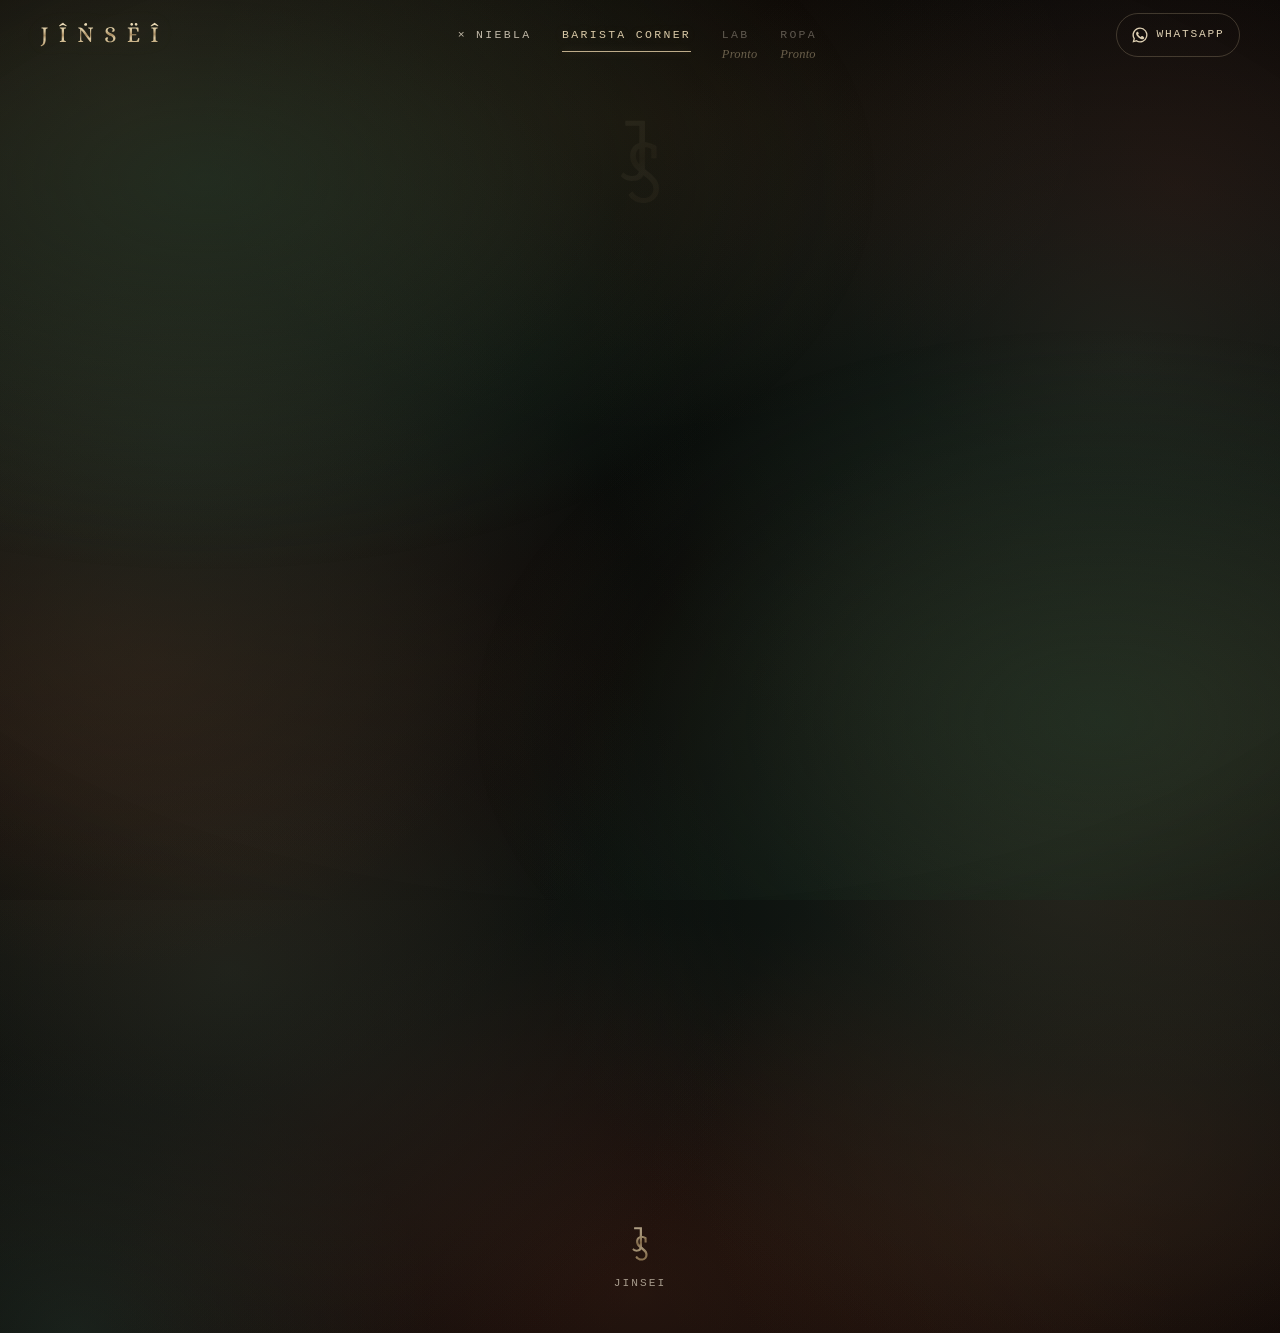
==== barista-corner/index.html @ 4c4d1a8e "La marca JINSEI lleva a la portada desde × Niebla y Barista Corner" ====
<!doctype html>
<html lang="es-CL">
<head>
  <meta charset="utf-8">
  <meta http-equiv="Content-Security-Policy" content="default-src 'self'; script-src 'self' 'sha256-qOhFsq0QMV2REqNwk5hGH5bZE9SkX6gt6yeyKdYPv+U='; style-src 'self' https://fonts.googleapis.com; font-src 'self' https://fonts.gstatic.com; img-src 'self' data:; connect-src 'self'; manifest-src 'self'; base-uri 'self'; form-action 'self' https://wa.me https://api.whatsapp.com; object-src 'none'; upgrade-insecure-requests">
  <meta name="referrer" content="strict-origin-when-cross-origin">
  <meta name="viewport" content="width=device-width, initial-scale=1, viewport-fit=cover">
  <title>Barista Corner — JINSEI</title>
  <meta name="description" content="Barista Corner de JINSEI: herramientas para tu café de cada día. Primera: Prestina.">
  <meta name="theme-color" content="#080605">
  <link rel="icon" href="../assets/jinsei-icon.svg?v=3" type="image/svg+xml">
  <link rel="icon" href="../assets/favicon-32.png?v=3" type="image/png" sizes="32x32">
  <link rel="apple-touch-icon" href="../assets/apple-touch-icon.png?v=3" sizes="180x180">
  <link rel="canonical" href="https://sergioega07-cpu.github.io/jinsei-colab/barista-corner/">

  <meta property="og:type" content="website">
  <meta property="og:locale" content="es_CL">
  <meta property="og:site_name" content="JINSEI">
  <meta property="og:title" content="Barista Corner — JINSEI">
  <meta property="og:description" content="Herramientas para tu café de cada día, elegidas por JINSEI.">
  <meta property="og:url" content="https://sergioega07-cpu.github.io/jinsei-colab/barista-corner/">
  <meta name="twitter:card" content="summary">

  <link rel="preconnect" href="https://fonts.googleapis.com">
  <link rel="preconnect" href="https://fonts.gstatic.com" crossorigin>
  <link href="https://fonts.googleapis.com/css2?family=Cinzel:wght@400;500;600;700&family=Cormorant+Garamond:ital,wght@0,400;0,500;1,400;1,500&family=Inter:wght@300;400;500;600&family=IBM+Plex+Mono:wght@400;500&display=swap" rel="stylesheet">
  <!-- Tokens y piezas comunes (fondo, tint, nav, menú, botones) desde la página raíz; lo propio en barista.css -->
  <link rel="stylesheet" href="../styles.css">
  <link rel="stylesheet" href="barista.css">
  <!-- CSP: este script en línea está permitido por su hash sha256 (si se edita, actualizar el hash en la meta CSP) -->
  <script>document.documentElement.classList.add("js")</script>
</head>
<body class="bc">
  <a class="skip" href="#productos">Saltar a los productos</a>

  <div class="atmos" aria-hidden="true"></div>
  <div class="tint" aria-hidden="true"><i></i><i></i><i></i><i></i><i></i></div>

  <header class="nav" id="nav">
    <a href="../inicio/" class="nav__brand" aria-label="JINSEI, ir a la portada">
      <img class="brand__logo" src="../assets/jinsei-wordmark-sand.svg" alt="JINSEI" width="432" height="91" decoding="async">
    </a>
    <nav class="nav__links" aria-label="Ramas JINSEI">
      <a href="../">× Niebla</a>
      <a href="./" class="is-active" aria-current="page">Barista Corner</a>
      <span class="nav__soon">Lab<small>Pronto</small></span>
      <span class="nav__soon">Ropa<small>Pronto</small></span>
    </nav>
    <div class="nav__actions">
      <a class="nav__wa js-wa"
         data-wa="Hola JINSEI, vengo desde Barista Corner."
         href="https://wa.me/56951774751"
         target="_blank" rel="noopener noreferrer"
         aria-label="Escribir por WhatsApp">
        <svg viewBox="0 0 24 24" width="18" height="18" aria-hidden="true"><path fill="currentColor" d="M12 2a10 10 0 0 0-8.6 15.1L2 22l5-1.3A10 10 0 1 0 12 2Zm0 18.2a8.2 8.2 0 0 1-4.2-1.2l-.3-.2-3 .8.8-2.9-.2-.3A8.2 8.2 0 1 1 12 20.2Zm4.5-6.1c-.2-.1-1.5-.7-1.7-.8-.2-.1-.4-.1-.6.1l-.8 1c-.1.2-.3.2-.5.1a6.7 6.7 0 0 1-3.3-2.9c-.3-.4.2-.4.7-1.3.1-.2 0-.3 0-.4l-.8-1.8c-.2-.5-.4-.4-.6-.4h-.5a1 1 0 0 0-.7.3 3 3 0 0 0-.9 2.2 5.2 5.2 0 0 0 1.1 2.8 11.9 11.9 0 0 0 4.6 4c1.7.7 2.3.8 3.2.7.5-.1 1.5-.6 1.7-1.2.2-.6.2-1.1.1-1.2l-.5-.2Z"/></svg>
        <span>WhatsApp</span>
      </a>
      <button class="nav__toggle" id="menu-toggle" type="button" aria-expanded="false" aria-controls="menu" aria-label="Abrir menú">
        <span class="nav__burger" aria-hidden="true"><i></i><i></i><i></i></span>
      </button>
    </div>
  </header>

  <div class="menu" id="menu" hidden>
    <div class="menu__backdrop" data-close-menu></div>
    <nav class="menu__panel" aria-label="Menú principal">
      <p class="menu__kicker">JINSEI</p>
      <ol class="menu__list">
        <li><a href="../"><span class="menu__n">I</span><span class="menu__t">× Niebla</span></a></li>
        <li><a href="./" class="is-active" aria-current="page"><span class="menu__n">II</span><span class="menu__t">Barista Corner</span></a></li>
        <li class="menu__soon"><span class="menu__item"><span class="menu__n">III</span><span class="menu__t">Lab<span class="menu__sub">Pronto</span></span></span></li>
        <li class="menu__soon"><span class="menu__item"><span class="menu__n">IV</span><span class="menu__t">Ropa<span class="menu__sub">Pronto</span></span></span></li>
      </ol>
    </nav>
  </div>

  <main>
    <section class="bc-hero">
      <img class="bc-hero__mark bc-fade" src="../assets/jinsei-js-sand.svg" alt="" width="103" height="215" decoding="async">
      <h1 class="bc-hero__title bc-fade">Barista Corner</h1>
      <p class="bc-hero__sub bc-fade">Herramientas para tu café de cada día, elegidas por JINSEI.</p>
    </section>

    <section id="productos" class="bc-shop" aria-label="Productos">
      <div class="bc-wrap">
        <!-- Se llena desde PRODUCTS en barista.js (agregar un producto = agregar una entrada) -->
        <ul class="bc-grid bc-fade" id="bc-grid"></ul>
        <noscript>
          <p class="bc-noscript"><a href="https://sergioega07-cpu.github.io/prestina/">Ver Prestina →</a></p>
        </noscript>
        <p class="bc-more bc-fade">Más herramientas, pronto.</p>
      </div>
    </section>
  </main>

  <footer class="footer bc-footer">
    <img class="bc-footer__mark" src="../assets/jinsei-js-sand.svg" alt="" width="103" height="215" loading="lazy" decoding="async">
    <p>JINSEI</p>
  </footer>

  <script src="barista.js" defer></script>
</body>
</html>
---- styles.css ----
/* ==========================================================================
   JINSEI × Niebla — estilos (vanilla, sin build)
   Estética Niebla; branding JINSEI colab (cooperación).
   ========================================================================== */
:root {
  /* Paleta JINSEI (ropa, tonos tierra lavados): espresso/moca, arena (acento), denim lavado (secundario), marfil */
  --charcoal: #080605;          /* fondo casi negro (como Niebla) */
  --espresso: #241c16;
  --mocha-deep: #2e241c;
  --mocha: #5f4c3c;             /* polera moca */
  --mocha-bg: #6c5947;
  --sand: #beac8a;              /* polera arena: acento principal */
  --sand-hi: #d8c8a6;
  --sand-deep: #a08d6a;
  --sand-grad: linear-gradient(180deg, #d9c9a6 0%, #c4b28e 55%, #b3a07b 100%);
  --denim: #4b5470;             /* polera denim lavado: secundario */
  --denim-deep: #3b4252;
  --ivory: #efe6d2;
  --parchment: #ddcfb2;
  --gold: var(--sand);          /* acento principal: arena */

  --ink: #efe6d2;
  --ink-soft: rgba(239, 230, 210, .78);
  --ink-faint: rgba(239, 230, 210, .64);
  --line: rgba(190, 172, 138, .16);

  --f-title: "Cinzel", "Times New Roman", serif;
  --f-accent: "Cormorant Garamond", Georgia, serif;
  --f-body: "Inter", system-ui, -apple-system, "Segoe UI", sans-serif;
  --f-mono: "IBM Plex Mono", ui-monospace, "SFMono-Regular", Menlo, monospace;

  --radius: 18px;
  --glow: 0 0 0 1px rgba(216, 199, 161, .1), 0 30px 60px -30px rgba(0, 0, 0, .9), 0 10px 50px -18px rgba(167, 90, 43, .28);
  --glow-hover: 0 0 0 1px rgba(190, 172, 138, .3), 0 34px 70px -30px rgba(0, 0, 0, .9), 0 14px 70px -14px rgba(167, 90, 43, .45);
  --ease: cubic-bezier(.22, .8, .24, 1);
}

*, *::before, *::after { box-sizing: border-box; }
[hidden] { display: none !important; }
html { overflow-x: hidden; scroll-behavior: smooth; -webkit-text-size-adjust: 100%; scroll-padding-top: 72px; }
@media (prefers-reduced-motion: reduce) { html { scroll-behavior: auto; } }
body {
  margin: 0;
  min-height: 100vh;
  background: var(--charcoal);
  color: var(--ink);
  font: 400 16px/1.65 var(--f-body);
  -webkit-font-smoothing: antialiased;
  text-rendering: optimizeLegibility;
  overflow-x: clip;
  position: relative;
}
img, svg { display: block; max-width: 100%; }
a { color: inherit; }
button, input, select { font: inherit; color: inherit; }
::selection { background: rgba(190, 172, 138, .4); color: #fff; }

.skip { position: absolute; left: -9999px; top: 8px; z-index: 100; background: var(--parchment); color: var(--charcoal); padding: .5rem 1rem; border-radius: 8px; }
.skip:focus { left: 8px; }
:focus-visible { outline: 2px solid var(--gold); outline-offset: 3px; border-radius: 6px; }
.sr-only { position: absolute !important; width: 1px; height: 1px; padding: 0; margin: -1px; overflow: hidden; clip: rect(0 0 0 0); white-space: nowrap; border: 0; }

/* ---------- Atmósfera ---------- */
/* ---------- Fondo estilo Niebla ----------
   Capa 1 (.atmos): un solo gradiente largo para toda la página (las secciones son transparentes); al bajar,
   las manchas fluyen bosque ↔ espresso sobre una base casi negra, con una luz cálida tenue en la portada.
   Capa 2 (.tint): 5 velos fijos del tamaño de la pantalla, uno por tono (bosque → espresso → vino → denim →
   petróleo), que se funden por OPACIDAD en un ciclo de 16 s (≈3 s por tono). Solo cambia opacity
   (lo hace el compositor, sin repintar). Sin textura ni ruido. */
.atmos {
  position: absolute; inset: 0; z-index: -3; pointer-events: none;
  --atmos-a: rgba(29, 39, 32, .8);   /* bosque */
  --atmos-b: rgba(74, 40, 27, .42);  /* espresso */
  background:
    radial-gradient(ellipse max(50vw, 380px) 50vh at 50% 9%, rgba(224, 150, 70, .07), transparent 70%),
    radial-gradient(ellipse max(55vw, 420px) 70vh at 10% 8%, var(--atmos-b), transparent 70%),
    radial-gradient(ellipse max(40vw, 320px) 50vh at 92% 14%, rgba(120, 30, 24, .13), transparent 70%),
    radial-gradient(ellipse max(60vw, 460px) 75vh at 88% 27%, var(--atmos-a), transparent 70%),
    radial-gradient(ellipse max(58vw, 440px) 70vh at 14% 33%, var(--atmos-a), transparent 70%),
    radial-gradient(ellipse max(45vw, 360px) 55vh at 8% 47%, rgba(167, 90, 43, .09), transparent 70%),
    radial-gradient(ellipse max(55vw, 420px) 70vh at 12% 50%, var(--atmos-b), transparent 70%),
    radial-gradient(ellipse max(48vw, 380px) 60vh at 92% 53%, var(--atmos-b), transparent 70%),
    radial-gradient(ellipse max(60vw, 460px) 75vh at 84% 67%, var(--atmos-a), transparent 70%),
    radial-gradient(ellipse max(58vw, 440px) 70vh at 18% 73%, var(--atmos-a), transparent 70%),
    radial-gradient(ellipse max(44vw, 340px) 55vh at 26% 82%, rgba(120, 30, 24, .12), transparent 70%),
    radial-gradient(ellipse max(48vw, 380px) 60vh at 88% 86%, var(--atmos-b), transparent 70%),
    radial-gradient(ellipse max(40vw, 320px) 50vh at 78% 90%, rgba(167, 90, 43, .08), transparent 70%),
    radial-gradient(ellipse max(60vw, 460px) 60vh at 50% 97%, var(--atmos-b), transparent 70%),
    radial-gradient(ellipse max(40vw, 320px) 45vh at 6% 100%, var(--atmos-a), transparent 70%),
    linear-gradient(180deg,
      #080605 0%, #0C0806 9%, #0B0807 17%, #070A08 27%, #080A08 34%, #0A0706 42%, #0C0806 50%,
      #0A0706 58%, #070A08 67%, #080A08 74%, #0B0807 84%, #0C0806 92%, #080605 100%);
}
.tint { position: fixed; inset: 0; z-index: -3; pointer-events: none; overflow: hidden; -webkit-transform: translateZ(0); transform: translateZ(0); }
.tint i {
  position: absolute; inset: 0; opacity: 0;
  -webkit-transform: translateZ(0); transform: translateZ(0); -webkit-backface-visibility: hidden; backface-visibility: hidden;
  background:
    radial-gradient(ellipse 75% 62% at 16% 20%, var(--c), transparent 70%),
    radial-gradient(ellipse 70% 62% at 86% 80%, var(--c), transparent 70%);
  -webkit-transition: opacity 1.6s linear; transition: opacity 1.6s linear;
}
/* Paleta sobria y oscura (cada velo sobre casi negro queda < 60/255 por canal) */
.tint i:nth-child(1) { --c: rgba(34, 56, 40, .62); }  /* bosque */
.tint i:nth-child(2) { --c: rgba(86, 48, 30, .52); }  /* espresso */
.tint i:nth-child(3) { --c: rgba(84, 26, 40, .5); }   /* vino */
.tint i:nth-child(4) { --c: rgba(34, 50, 84, .58); }  /* denim */
.tint i:nth-child(5) { --c: rgba(20, 60, 62, .58); }  /* petróleo */
/* Motor principal (app.js): cada 3,2 s pasa la clase .on al velo siguiente y la transición de 1,6 s funde
   los dos tonos. Corre SIEMPRE, también con «reducir movimiento» o modo de bajo consumo: es solo un fundido
   de color, sin desplazamiento. Sin JS, el mismo ciclo lo hace este respaldo con @keyframes. */
.tint i.on { opacity: 1; }
.tint:not(.tint--js) i { -webkit-animation: tint 16s linear infinite; animation: tint 16s linear infinite; }
.tint:not(.tint--js) i:nth-child(2) { -webkit-animation-delay: -12.8s; animation-delay: -12.8s; }
.tint:not(.tint--js) i:nth-child(3) { -webkit-animation-delay: -9.6s; animation-delay: -9.6s; }
.tint:not(.tint--js) i:nth-child(4) { -webkit-animation-delay: -6.4s; animation-delay: -6.4s; }
.tint:not(.tint--js) i:nth-child(5) { -webkit-animation-delay: -3.2s; animation-delay: -3.2s; }
@-webkit-keyframes tint { 0%, 10% { opacity: 1; } 20%, 90% { opacity: 0; } 100% { opacity: 1; } }
@keyframes tint { 0%, 10% { opacity: 1; } 20%, 90% { opacity: 0; } 100% { opacity: 1; } }
/* Viñeta sutil fija */
body::before {
  content: ""; position: fixed; inset: 0; z-index: -2; pointer-events: none;
  background: radial-gradient(ellipse 120% 100% at 50% 45%, transparent 55%, rgba(0, 0, 0, .42) 100%);
}

.section { position: relative; padding: clamp(3rem, 6vw, 4.5rem) 0; }
.section + .section > .wrap::before {
  grid-column: 1 / -1; width: 100%;
  content: "✦"; display: block; text-align: center; color: rgba(204, 187, 152, .216);
  font-size: .8rem; letter-spacing: 0; margin: 0 auto clamp(2.5rem, 6vw, 4rem);
  background: linear-gradient(90deg, transparent, rgba(190, 172, 138, .242) 35%, transparent 47%, transparent 53%, rgba(190, 172, 138, .242) 65%, transparent) center / 100% 1px no-repeat;
  max-width: 420px;
}
.wrap { width: min(1160px, 100% - 2.5rem); margin-inline: auto; }

/* ---------- Tipografía ---------- */
h1, h2, h3 { font-family: var(--f-title); font-weight: 500; letter-spacing: .04em; line-height: 1.15; margin: 0; color: var(--ivory); }
h1, h2 { background: linear-gradient(180deg, #f3ebda 10%, #dccba6 100%); -webkit-background-clip: text; background-clip: text; -webkit-text-fill-color: transparent; }
h2 { font-size: clamp(1.9rem, 4.6vw, 3.1rem); text-wrap: balance; }
h3 { font-size: 1.12rem; letter-spacing: .06em; }
em { font-family: var(--f-accent); font-style: italic; font-weight: 400; letter-spacing: .01em; }
.kicker {
  font: 500 .72rem/1.4 var(--f-mono); letter-spacing: .28em; text-transform: uppercase;
  color: var(--sand-hi); opacity: .9; margin: 0 0 1rem;
}
.section__head { margin-bottom: clamp(2rem, 5vw, 3.5rem); }
.section__head--center { text-align: center; max-width: 720px; margin-inline: auto; }
.section__sub { color: var(--ink-soft); font-family: var(--f-accent); font-size: clamp(1.15rem, 2.4vw, 1.35rem); font-style: italic; margin: 1rem 0 0; }
.section__note { margin: .9rem auto 0; max-width: 52ch; font-size: .92rem; color: var(--ink-faint); }
.lead { font-family: var(--f-accent); font-size: clamp(1.35rem, 3vw, 1.7rem); line-height: 1.4; color: var(--ink); margin-top: 0; }

/* ---------- Botones ---------- */
.btn {
  display: inline-flex; align-items: center; justify-content: center; gap: .6rem;
  min-height: 48px; padding: .8rem 1.6rem; border-radius: 999px;
  font: 500 .78rem/1.3 var(--f-mono); letter-spacing: .16em; text-transform: uppercase; text-decoration: none; text-align: center;
  border: 1px solid transparent; cursor: pointer;
  transition: transform .4s var(--ease), box-shadow .4s var(--ease), background-color .4s, border-color .4s, color .4s;
}
.btn--primary {
  background: var(--sand-grad);
  color: #2a1f16; font-weight: 600; border-color: rgba(239, 230, 210, .35);
  box-shadow: 0 10px 30px -14px rgba(190, 172, 138, .35), inset 0 1px 0 rgba(255, 248, 230, .45);
}
.btn--primary:hover { background: linear-gradient(180deg, #e3d4b3 0%, #ccbb98 55%, #bba886 100%); transform: translateY(-2px); box-shadow: 0 14px 40px -14px rgba(190, 172, 138, .45), inset 0 1px 0 rgba(255, 248, 230, .5); }
.btn--ghost { border-color: rgba(190, 172, 138, .385); color: var(--parchment); background: rgba(31, 24, 18, .25); backdrop-filter: blur(4px); }
.btn--ghost:hover { border-color: var(--gold); color: var(--ivory); transform: translateY(-2px); }
.btn--block { width: 100%; }
.btn[disabled], .btn[aria-disabled="true"] { opacity: .45; cursor: not-allowed; transform: none; box-shadow: none; }

/* ---------- Nav ---------- */
.nav {
  position: fixed; top: 0; left: 0; right: 0; z-index: 40;
  display: flex; align-items: center; justify-content: space-between; gap: 1rem;
  padding: .8rem clamp(1rem, 4vw, 2.5rem);
  padding-top: max(.8rem, env(safe-area-inset-top));
  transition: background-color .5s, backdrop-filter .5s, box-shadow .5s;
}
.nav.is-scrolled { background: rgba(8, 6, 5, .55); backdrop-filter: blur(14px) saturate(1.2); -webkit-backdrop-filter: blur(14px) saturate(1.2); box-shadow: 0 1px 0 var(--line); }
.nav__links { display: none; gap: clamp(1rem, 2.4vw, 2.2rem); align-items: center; }
.nav__links a { position: relative; padding: .35rem 0; font: 400 .72rem/1 var(--f-mono); letter-spacing: .2em; text-transform: uppercase; text-decoration: none; color: var(--ink-soft); transition: color .3s; white-space: nowrap; }
.nav__links a:hover { color: var(--gold); }
.nav__links a::after { content: ""; position: absolute; left: 50%; right: 50%; bottom: -.35rem; height: 1px; background: var(--gold); box-shadow: 0 0 8px rgba(204, 187, 152, .24); opacity: 0; transition: left .45s var(--ease), right .45s var(--ease), opacity .45s; }
.nav__links a.is-active { color: var(--sand-hi); text-shadow: 0 0 12px rgba(204, 187, 152, .144); }
.nav__links a.is-active::after { left: 0; right: 0; opacity: 1; }
.nav__wa { display: inline-flex; align-items: center; gap: .45rem; text-decoration: none; color: var(--parchment); font: 500 .7rem/1 var(--f-mono); letter-spacing: .16em; text-transform: uppercase; padding: .6rem .9rem; border: 1px solid rgba(190, 172, 138, .275); border-radius: 999px; transition: border-color .3s, color .3s; min-height: 44px; min-width: 44px; justify-content: center; }
.nav__wa:hover { border-color: var(--gold); color: #fff; }
.nav__wa span { display: none; }
.nav__actions { display: flex; align-items: center; gap: .55rem; }
.nav__toggle { display: inline-grid; place-items: center; width: 44px; height: 44px; padding: 0; border-radius: 50%; border: 1px solid rgba(190, 172, 138, .275); background: rgba(31, 24, 18, .35); cursor: pointer; transition: border-color .3s, box-shadow .3s; }
.nav__toggle:hover, .nav__toggle[aria-expanded="true"] { border-color: var(--gold); box-shadow: 0 0 18px rgba(204, 187, 152, .12); }
.nav__burger { position: relative; width: 18px; height: 12px; }
.nav__burger i { position: absolute; left: 0; right: 0; height: 1.5px; border-radius: 2px; background: var(--parchment); transition: transform .4s var(--ease), opacity .3s, top .4s var(--ease); }
.nav__burger i:nth-child(1) { top: 0; }
.nav__burger i:nth-child(2) { top: 5.25px; }
.nav__burger i:nth-child(3) { top: 10.5px; }
.nav__toggle[aria-expanded="true"] .nav__burger i:nth-child(1) { top: 5.25px; transform: rotate(45deg); }
.nav__toggle[aria-expanded="true"] .nav__burger i:nth-child(2) { opacity: 0; }
.nav__toggle[aria-expanded="true"] .nav__burger i:nth-child(3) { top: 5.25px; transform: rotate(-45deg); }
@media (min-width: 900px) { .nav__links { display: flex; } .nav__wa span { display: inline; } .nav__toggle, .menu { display: none !important; } }

/* Menú móvil */
body.menu-open { overflow: hidden; }
body.menu-open .nav { background: rgba(8, 6, 5, .92); backdrop-filter: blur(14px); -webkit-backdrop-filter: blur(14px); box-shadow: 0 1px 0 var(--line); }
body.menu-open .cart-fab { opacity: 0; pointer-events: none; }
.menu { position: fixed; inset: 0; z-index: 38; }
.menu__backdrop { position: absolute; inset: 0; background: rgba(4, 3, 3, .62); backdrop-filter: blur(4px); -webkit-backdrop-filter: blur(4px); opacity: 0; transition: opacity .45s var(--ease); }
.menu__panel {
  position: absolute; top: 0; right: 0; bottom: 0; width: min(380px, 86vw); overflow-y: auto; overscroll-behavior: contain;
  display: flex; flex-direction: column;
  padding: calc(5.4rem + env(safe-area-inset-top)) 1.8rem calc(2rem + env(safe-area-inset-bottom));
  background:
    radial-gradient(90% 45% at 100% 0%, rgba(167, 90, 43, .16), transparent 70%),
    radial-gradient(80% 40% at 0% 100%, rgba(29, 39, 32, .5), transparent 70%),
    linear-gradient(180deg, #0c0907, #080605 60%, #090807);
  border-left: 1px solid var(--line);
  box-shadow: -30px 0 80px -20px rgba(0, 0, 0, .9), -10px 0 60px -30px rgba(204, 187, 152, .09);
  transform: translateX(104%); transition: transform .55s var(--ease);
}
.menu.is-open .menu__backdrop { opacity: 1; }
.menu.is-open .menu__panel { transform: none; }
.menu__kicker { font: 500 .64rem/1.2 var(--f-mono); letter-spacing: .24em; text-transform: uppercase; color: var(--sand); opacity: .9; margin: 0 0 1.2rem; }
.menu__list { list-style: none; margin: 0; padding: 0; }
.menu__list li { border-bottom: 1px solid var(--line); opacity: 0; transform: translateX(14px); transition: opacity .5s var(--ease), transform .5s var(--ease); }
.menu__list li:first-child { border-top: 1px solid var(--line); }
.menu.is-open .menu__list li { opacity: 1; transform: none; }
.menu.is-open .menu__list li:nth-child(2) { transition-delay: .05s; }
.menu.is-open .menu__list li:nth-child(3) { transition-delay: .1s; }
.menu.is-open .menu__list li:nth-child(4) { transition-delay: .15s; }
.menu.is-open .menu__list li:nth-child(5) { transition-delay: .2s; }
.menu__list a { display: flex; align-items: baseline; gap: 1.1rem; padding: 1.05rem .3rem 1.05rem .3rem; padding-right: 1.6rem; text-decoration: none; color: var(--ink); transition: color .3s, text-shadow .3s; position: relative; }
.menu__n { flex: none; width: 2.2rem; font: italic 500 1.25rem/1 var(--f-accent); color: var(--gold); opacity: .7; }
.menu__n--glyph { font-style: normal; font-size: 1rem; }
.menu__t { font: 500 1.45rem/1.1 var(--f-title); letter-spacing: .08em; }
.menu__sub { display: block; margin-top: .35rem; font: italic 500 1.02rem/1.1 var(--f-accent); letter-spacing: .02em; text-transform: none; color: var(--ink-soft); }
.menu__list a:hover, .menu__list a:focus-visible { color: #fff; }
.menu__list a.is-active { color: var(--gold); text-shadow: 0 0 22px rgba(204, 187, 152, .216); }
.menu__list a.is-active .menu__n { opacity: 1; }
.menu__list a.is-active .menu__sub { color: rgba(204, 187, 152, .384); }
.menu__list a.is-active::after { content: ""; position: absolute; right: .4rem; top: 50%; width: 6px; height: 6px; margin-top: -3px; border-radius: 50%; background: var(--gold); box-shadow: 0 0 10px var(--gold); }
.menu__foot { margin: auto 0 0; padding-top: 2rem; font: 400 .66rem/1.9 var(--f-mono); letter-spacing: .16em; text-transform: uppercase; color: var(--ink-faint); }
.menu__foot a { color: var(--parchment); text-decoration: none; border-bottom: 1px solid rgba(190, 172, 138, .33); }
@media (prefers-reduced-motion: reduce) {
  .menu__panel, .menu__backdrop, .menu__list li, .nav__burger i, .nav__links a::after { transition: none !important; }
  .menu__list li { transform: none; }
}

/* ---------- Portada ---------- */
.hero {
  position: relative; min-height: 100svh; display: grid; place-items: center;
  padding: 7rem 1.25rem 6rem; text-align: center; isolation: isolate; overflow-x: clip;
}
.hero__inner { max-width: 880px; }
.hero__title { font-size: clamp(2.9rem, 11vw, 6.4rem); font-weight: 500; letter-spacing: .14em; text-transform: uppercase; line-height: 1; }
.hero__title em { display: block; margin-top: .9rem; font-size: clamp(1.5rem, 4.4vw, 2.5rem); letter-spacing: .04em; text-transform: none; color: var(--parchment); }
.hero__dash { position: absolute; width: 1px; height: 1px; overflow: hidden; clip: rect(0 0 0 0); }
.hero__tagline { text-wrap: balance; margin: 1.8rem auto 0; max-width: 40ch; font-family: var(--f-accent); font-style: italic; font-size: clamp(1.15rem, 2.6vw, 1.4rem); line-height: 1.45; color: var(--ink-soft); }
.hero__tagline span { display: block; margin-top: .5rem; font-family: var(--f-body); font-style: normal; font-size: .82em; color: var(--ink-faint); }
.hero__cta { display: flex; flex-wrap: wrap; gap: .8rem; justify-content: center; margin-top: 2.4rem; }

/* ---------- Tarjetas ---------- */
.card {
  position: relative; border-radius: var(--radius);
  background: linear-gradient(180deg, rgba(30, 21, 16, .82), rgba(17, 12, 10, .86));
  box-shadow: var(--glow);
  backdrop-filter: blur(6px); -webkit-backdrop-filter: blur(6px);
  transition: box-shadow .6s var(--ease), transform .6s var(--ease);
}
.card:hover { box-shadow: var(--glow-hover); }

/* ---------- Emblemas ---------- */
.emblem { display: block; height: auto; opacity: .88; filter: drop-shadow(0 0 22px rgba(204, 187, 152, .106)); margin-bottom: 1.2rem; }
.emblem--hat { width: clamp(84px, 11vw, 120px); }
.emblem--book { width: clamp(64px, 8vw, 88px); margin-inline: auto; opacity: .85; }
.pillar__n { display: block; font: italic 500 1.4rem/1 var(--f-accent); color: var(--gold); margin-bottom: .6rem; opacity: .8; }

/* ---------- Omniroast ---------- */
.learn__tag { font: 500 .64rem/1.2 var(--f-mono) !important; letter-spacing: .2em; text-transform: uppercase; color: var(--sand) !important; margin: 0 0 .6rem !important; opacity: .95; }
.roast-intro { display: grid; gap: 1.4rem 3rem; padding: clamp(1.4rem, 3.5vw, 2.2rem); margin: 0 auto; max-width: 1040px; }
.roast-intro h3 { font-size: clamp(1.25rem, 3vw, 1.6rem); margin-bottom: .8rem; }
.roast-intro p { color: var(--ink-soft); margin: 0 0 .7rem; }
.roast-intro strong { color: var(--parchment); font-weight: 500; }
.roast-intro__side { padding-top: 1.2rem; border-top: 1px solid var(--line); }
.omni__uses { display: flex; flex-wrap: wrap; gap: .5rem; list-style: none; padding: 0; margin: 1.1rem 0 0; }
.omni__uses li { font: italic 500 1.05rem/1 var(--f-accent); padding: .4rem .9rem; border-radius: 999px; color: #dde2ee; border: 1px solid rgba(110, 122, 158, .55); background: rgba(75, 84, 112, .42); }
@media (min-width: 900px) {
  .roast-intro { grid-template-columns: 1.6fr 1fr; align-items: start; }
  .roast-intro__side { padding-top: 0; border-top: 0; border-left: 1px solid var(--line); padding-left: 2rem; }
}

/* ---------- Productos ---------- */
.products { display: grid; gap: 1.6rem; grid-template-columns: repeat(auto-fill, minmax(min(100%, 320px), 1fr)); }
.product { display: flex; flex-direction: column; overflow: hidden; }
.product__media { position: relative; aspect-ratio: 4 / 3; overflow: hidden; background: radial-gradient(70% 70% at 50% 58%, rgba(167, 90, 43, .34), rgba(20, 14, 11, 0) 70%), linear-gradient(180deg, rgba(0,0,0,.25), rgba(0,0,0,0)); }
.product__media img { width: 100%; height: 100%; object-fit: cover; }
.product__media--label { aspect-ratio: 5 / 6; padding: 3.2rem 1.4rem 1.2rem; background: radial-gradient(60% 55% at 50% 52%, rgba(167, 90, 43, .22), rgba(8, 6, 5, 0) 72%), #080605; }
.product__media--label img { object-fit: contain; mix-blend-mode: lighten; transition: transform .8s cubic-bezier(.2, .7, .2, 1); }
.product:hover .product__media--label img { transform: scale(1.025); }
.product__badges { position: absolute; top: .9rem; left: .9rem; right: .9rem; display: flex; flex-wrap: wrap; gap: .4rem; justify-content: space-between; }
.badge { font: 500 .62rem/1 var(--f-mono); letter-spacing: .14em; text-transform: uppercase; padding: .45rem .65rem; border-radius: 999px; background: rgba(8, 6, 5, .6); border: 1px solid rgba(190, 172, 138, .22); color: var(--parchment); backdrop-filter: blur(6px); }
.badge--ok { color: #dde2ee; border-color: rgba(110, 122, 158, .55); background: rgba(59, 66, 82, .78); }
.product__body { padding: 1.4rem 1.4rem 1.5rem; display: flex; flex-direction: column; gap: .9rem; flex: 1; }
.product__origin { font: 400 .68rem/1.4 var(--f-mono); letter-spacing: .2em; text-transform: uppercase; color: var(--sand); opacity: .95; margin: 0; }
.product__name { font-size: 1.4rem; letter-spacing: .05em; }
.product__meta { display: flex; flex-wrap: wrap; gap: .4rem 1rem; margin: 0; font-size: .85rem; color: var(--ink-soft); }
.product__meta dt { display: inline; color: var(--ink-faint); font: 400 .66rem/1 var(--f-mono); letter-spacing: .14em; text-transform: uppercase; margin-right: .35rem; }
.product__meta dd { display: inline; margin: 0; }
.notes { display: flex; flex-wrap: wrap; gap: .4rem; list-style: none; padding: 0; margin: 0; }
.notes li { font-family: var(--f-accent); font-style: italic; font-size: 1.02rem; padding: .15rem .7rem; border-radius: 999px; background: rgba(190, 172, 138, .08); border: 1px solid rgba(190, 172, 138, .3); color: var(--sand-hi); }
.product__desc { margin: 0; color: var(--ink-soft); font-size: .92rem; }
.product__buy { display: flex; align-items: center; justify-content: space-between; gap: 1rem; margin-top: auto; padding-top: 1rem; border-top: 1px solid var(--line); flex-wrap: wrap; }
.price { font: 500 1.55rem/1 var(--f-title); letter-spacing: .02em; color: var(--sand-hi); margin: 0; }
.price small { display: block; font: 400 .62rem/1.4 var(--f-mono); letter-spacing: .14em; color: var(--ink-faint); text-transform: uppercase; margin-top: .3rem; }
.product__buy .btn { padding-inline: 1.2rem; }
.shop__note { text-align: center; margin: 2.5rem auto 0; max-width: 52ch; font-size: .88rem; color: var(--ink-faint); }



.footer { text-align: center; padding: 3rem 1rem calc(8rem + env(safe-area-inset-bottom)); color: var(--ink-faint); font: 400 .7rem/1.8 var(--f-mono); letter-spacing: .18em; text-transform: uppercase; }
.footer p { margin: 0; text-wrap: balance; }
.footer__small { opacity: .6; font-size: .6rem; }

/* ---------- Reveal ---------- */
.js .reveal { opacity: 0; transform: translateY(26px); transition: opacity 1.1s var(--ease), transform 1.1s var(--ease); transition-delay: var(--d, 0s); }
.js .reveal.is-in { opacity: 1; transform: none; }
@media (prefers-reduced-motion: reduce) {
  .js .reveal { transform: none; transition: opacity .01s; }
}

/* ---------- Pedido / carrito (solo WhatsApp, sin pago) ---------- */
.cart-fab {
  position: fixed; right: max(1rem, env(safe-area-inset-right)); bottom: max(1rem, env(safe-area-inset-bottom)); z-index: 50;
  width: 58px; height: 58px; border-radius: 50%; display: grid; place-items: center; cursor: pointer;
  border: 1px solid rgba(190, 172, 138, .308); color: var(--parchment);
  background: radial-gradient(circle at 50% 35%, rgba(74, 59, 46, .95), rgba(34, 26, 20, .95));
  box-shadow: 0 0 0 4px rgba(31, 24, 18, .35), 0 12px 40px -8px rgba(0, 0, 0, .8), 0 0 40px -10px rgba(204, 187, 152, .18);
  transition: transform .4s var(--ease), box-shadow .4s;
}
.cart-fab:hover { transform: translateY(-3px); }
.cart-fab.bump { animation: bump .6s var(--ease); }
@keyframes bump { 30% { transform: scale(1.14); } 100% { transform: scale(1); } }
.cart-fab__count { position: absolute; top: -3px; right: -3px; min-width: 22px; height: 22px; padding: 0 6px; border-radius: 999px; display: grid; place-items: center; background: var(--sand-grad); color: #2a1f16; font: 600 .7rem/1 var(--f-mono); box-shadow: 0 0 10px rgba(204, 187, 152, .2); }

.cart-layer { position: fixed; inset: 0; z-index: 60; overflow: hidden; pointer-events: none; }
.cart-backdrop, .cart { pointer-events: auto; }
.cart-backdrop { position: absolute; inset: 0; z-index: 0; background: rgba(5, 5, 6, .6); backdrop-filter: blur(3px); opacity: 0; transition: opacity .45s var(--ease); }
.cart-backdrop.is-open { opacity: 1; }
.cart {
  position: absolute; top: 0; right: 0; bottom: 0; z-index: 1; width: min(440px, 100%);
  display: flex; flex-direction: column;
  background: linear-gradient(180deg, #110B08, #0A0706 60%, #090C0A);
  box-shadow: -30px 0 80px -20px rgba(0, 0, 0, .9), -1px 0 0 var(--line);
  transform: translateX(104%); transition: transform .55s var(--ease); visibility: hidden;
}
.cart.is-open { transform: none; visibility: visible; }
.cart__head { display: flex; align-items: center; justify-content: space-between; padding: 1.3rem 1.4rem; padding-top: max(1.3rem, env(safe-area-inset-top)); border-bottom: 1px solid var(--line); }
.cart__head h2 { font-size: 1.3rem; letter-spacing: .12em; text-transform: uppercase; }
.cart__close { width: 40px; height: 40px; border-radius: 50%; border: 1px solid var(--line); background: none; font-size: 1.5rem; line-height: 1; cursor: pointer; color: var(--parchment); }
.cart__close:hover { border-color: var(--gold); }
.cart__body { flex: 1; overflow-y: auto; padding: .6rem 1.4rem; overscroll-behavior: contain; }
.cart__items { list-style: none; padding: 0; margin: 0; }
.cart-item { display: grid; grid-template-columns: 1fr auto; gap: .5rem 1rem; padding: 1.1rem 0; border-bottom: 1px solid var(--line); }
.cart-item__name { font: 500 1rem/1.25 var(--f-title); letter-spacing: .04em; color: #efe6d2; margin: 0; }
.cart-item__opt { font: 400 .66rem/1.5 var(--f-mono); letter-spacing: .12em; text-transform: uppercase; color: var(--ink-faint); margin: .25rem 0 0; }
.cart-item__price { font: 500 1rem/1.2 var(--f-title); text-align: right; color: var(--parchment); }
.cart-item__row { grid-column: 1 / -1; display: flex; justify-content: space-between; align-items: center; }
.qty { display: inline-flex; align-items: center; border: 1px solid rgba(190, 172, 138, .242); border-radius: 999px; }
.qty button { width: 36px; height: 34px; border: 0; background: none; cursor: pointer; font-size: 1.05rem; color: var(--parchment); }
.qty button:disabled { opacity: .3; cursor: not-allowed; }
.qty output { min-width: 1.8rem; text-align: center; font: 500 .9rem/1 var(--f-mono); }
.cart-item__remove { border: 0; background: none; cursor: pointer; color: var(--ink-faint); font: 400 .66rem/1 var(--f-mono); letter-spacing: .14em; text-transform: uppercase; text-decoration: underline; text-underline-offset: 3px; }
.cart-item__remove:hover { color: #efe6d2; }
.cart__empty { text-align: center; color: var(--ink-faint); font-family: var(--f-accent); font-style: italic; font-size: 1.25rem; padding: 3rem 0; }
.cart__empty a { font-family: var(--f-mono); font-style: normal; font-size: .72rem; letter-spacing: .16em; text-transform: uppercase; color: var(--gold); }
.cart__foot { padding: 1.2rem 1.4rem; padding-bottom: max(1.2rem, env(safe-area-inset-bottom)); border-top: 1px solid var(--line); display: grid; gap: 1rem; background: rgba(8, 6, 5, .4); }
.cart__total { display: flex; justify-content: space-between; align-items: baseline; }
.cart__total span { font: 400 .72rem/1 var(--f-mono); letter-spacing: .2em; text-transform: uppercase; color: var(--ink-faint); }
.cart__total strong { font: 500 1.6rem/1 var(--f-title); color: #efe6d2; }
.field span { display: block; font: 400 .64rem/1 var(--f-mono); letter-spacing: .16em; text-transform: uppercase; color: var(--ink-faint); margin-bottom: .45rem; }
.field input { width: 100%; min-height: 44px; border-radius: 10px; border: 1px solid rgba(190, 172, 138, .242); background: rgba(8, 6, 5, .5); padding: 0 .9rem; font-size: 16px; }
.field input:focus { border-color: var(--sand); outline: none; box-shadow: 0 0 0 3px rgba(190, 172, 138, .22); }
.cart__hint { margin: 0; font-size: .78rem; color: var(--ink-faint); text-align: center; }
body.cart-open { overflow: hidden; }

.toast {
  position: fixed; left: 50%; top: calc(4.8rem + env(safe-area-inset-top)); z-index: 55; translate: -50% -12px; opacity: 0; pointer-events: none;
  padding: .75rem 1.2rem; border-radius: 999px; background: rgba(22, 17, 14, .92); border: 1px solid rgba(204, 187, 152, .168); color: var(--parchment);
  font: 400 .72rem/1.2 var(--f-mono); letter-spacing: .1em; box-shadow: 0 10px 40px -10px #000; transition: opacity .4s, translate .4s var(--ease); width: max-content; max-width: calc(100% - 2rem); text-align: center;
}
.toast.is-on { opacity: 1; translate: -50% 0; }

/* Móvil 390px: sin scroll horizontal */
@media (max-width: 390px) {
  .wrap { width: min(1160px, 100% - 1.5rem); }
  .product__buy { flex-direction: column; align-items: stretch; }
  .product__buy .btn { width: 100%; }
  .hero__cta .btn { width: 100%; }
}



/* ==========================================================================
   JINSEI × Niebla — v2 (menos texto)
   ========================================================================== */
/* Marca: wordmark JÎṄSËÎ (imagen, arena/bronce sobre transparente) */
.nav__brand { display: flex; align-items: center; min-height: 44px; text-decoration: none; flex: none; }
.brand__logo { height: 21px; width: auto; filter: drop-shadow(0 0 10px rgba(204, 180, 130, .12)); }
@media (min-width: 900px) { .brand__logo { height: 25px; } }

/* Portada mínima */
.hero { min-height: 88svh; padding: 6.5rem 1.25rem 4rem; }
.hero__emblem { width: clamp(72px, 14vw, 104px); height: auto; margin: 0 auto 1.6rem; opacity: .85; filter: drop-shadow(0 0 26px rgba(204, 187, 152, .134)); }
/* Monograma JS: brillo cálido y suave */
/* Monograma JS: quieto (sin translateY ni filtros animados). El brillo cálido es una capa aparte detrás
   (.hero__mark::before) que solo anima opacity, así el logo nunca se re-rasteriza ni salta 1 px. */
.hero__mark {
  --mark-h: clamp(140px, 18vw, 195px);
  position: relative; display: flex; justify-content: center; align-items: center;
  width: 100%; margin: 0 auto 1.6rem; isolation: isolate;
}
.hero__mark::before {
  content: ""; position: absolute; z-index: -1; left: 50%; top: 50%;
  width: calc(var(--mark-h) * 1.45); height: calc(var(--mark-h) * 1.5); pointer-events: none;
  transform: translate(-50%, -50%) translateZ(0);
  background: radial-gradient(closest-side, rgba(222, 202, 158, .2), rgba(170, 132, 84, .12) 45%, transparent 100%);
  opacity: .45; will-change: opacity; animation: jsGlow 7s ease-in-out infinite;
}
.hero__emblem--js {
  display: block; flex: none; width: auto; height: var(--mark-h); margin: 0 auto; opacity: .97;
  filter: drop-shadow(0 0 12px rgba(216, 196, 150, .18)) drop-shadow(0 0 34px rgba(160, 124, 80, .26));
  transform: translateZ(0); backface-visibility: hidden;
}
@keyframes jsGlow { 0%, 100% { opacity: .45; } 50% { opacity: 1; } }
@media (prefers-reduced-motion: reduce) { .hero__mark::before { animation: none; opacity: .7; } }
/* Revelado solo con opacidad (sin desplazamiento) */
.js .reveal.reveal--fade { transform: none; transition: opacity 1.1s var(--ease); }
.hero__title { font-size: clamp(2.6rem, 10vw, 5.6rem); letter-spacing: .12em; }
.hero__title em { display: inline; margin: 0; font-size: 1em; letter-spacing: .06em; text-transform: uppercase; font-family: var(--f-title); font-style: normal; color: var(--parchment); }
.hero__x {
  -webkit-text-fill-color: var(--sand); font-family: var(--f-accent); font-style: italic; font-weight: 400; color: var(--gold); letter-spacing: 0; font-size: .7em;
  /* centrado en la altura de las mayúsculas (Cinzel) y con el mismo aire a ambos lados:
     el margen negativo compensa el letter-spacing (.12em del título = .1714em aquí) que queda tras «JINSEI» */
  position: relative; top: -.31em; margin: 0 0 0 -.1714em;
}
@media (max-width: 560px) { .hero__title em { display: block; margin-top: .25rem; } .hero__x { display: block; font-size: .5em; line-height: 1.2; top: -.11em; margin: 0; } }
.hero__tagline { margin-top: 1.4rem; }

/* Colab */
.colab__grid { list-style: none; padding: 0; margin: 0 auto; display: grid; gap: 1rem; max-width: 1040px; grid-template-columns: repeat(auto-fit, minmax(min(100%, 260px), 1fr)); }
.colab__card { padding: 1.5rem 1.5rem 1.4rem; text-align: center; } /* números, títulos y textos centrados */
.colab__card h3 { font-size: 1.05rem; }
.colab__card p { margin: .5rem 0 0; color: var(--ink-soft); font-size: .95rem; }
.pillar__n { display: block; font: italic 500 1.4rem/1 var(--f-accent); color: var(--gold); margin-bottom: .6rem; opacity: .8; }
.colab__foot { text-align: center; margin: 2rem auto 0; color: var(--ink-soft); font-size: .95rem; }
.colab__foot em { display: block; margin-top: .3rem; font-size: 1.2rem; color: var(--gold); }

/* Conoce a tu tostador */
.roast-intro__tag2 { margin-top: 1.2rem !important; }
.roast-intro__ig { margin-top: 1rem !important; }
.roast-intro__ig a { font: italic 500 1.15rem/1 var(--f-accent); color: var(--parchment); text-decoration: none; border-bottom: 1px solid rgba(190, 172, 138, .33); }
.roast-intro__ig a:hover { color: var(--gold); border-color: var(--gold); }

/* ---------- Cómo pedir: nube flotante (abajo izquierda) ---------- */
.howto { position: fixed; left: max(.75rem, env(safe-area-inset-left)); bottom: max(.9rem, env(safe-area-inset-bottom)); z-index: 50; }
body.menu-open .howto, body.cart-open .howto { opacity: 0; pointer-events: none; }
body.howto-open .howto { z-index: 56; } /* la hoja queda sobre el carrito flotante */
.howto__fab {
  position: relative; z-index: 1; display: grid; place-items: center; width: 184px; height: 88px; padding: 0; margin: 0;
  border: 0; background: none; cursor: pointer; color: #2a1f16; -webkit-tap-highlight-color: transparent;
  animation: howtoFloat 6s ease-in-out infinite;
}
@media (min-width: 900px) { .howto__fab { width: 200px; height: 96px; } }
.howto__fab:focus-visible { outline: 2px solid var(--sand-hi); outline-offset: 3px; border-radius: 46px; }
/* Cuerpo de la nube: se inclina / rebota al hacer scroll (variables desde app.js) */
.howto__body { position: absolute; inset: 0; display: grid; place-items: center; transform: rotate(var(--tilt, 0deg)) translateY(var(--bob, 0px)); transition: transform .55s cubic-bezier(.34, 1.56, .64, 1); }
.howto__cloud, .howto__ring { position: absolute; inset: 0; transform-origin: 50% 70%; }
.howto__cloud svg, .howto__ring svg { width: 100%; height: 100%; overflow: visible; }
.howto__cloud {
  filter: drop-shadow(0 10px 16px rgba(14, 9, 5, .5)) drop-shadow(0 0 14px rgba(216, 200, 166, .2));
  transition: filter .35s var(--ease), transform .35s var(--ease);
  animation: howtoPulse 1.7s ease-in-out 1.2s 3;
}
.howto__ring { opacity: 0; animation: howtoRing 1.7s ease-out 1.2s 3; }
.howto__ring path { fill: none; stroke: var(--sand-hi); stroke-width: 1.6; vector-effect: non-scaling-stroke; }
.howto__fab:hover .howto__cloud, .howto__fab[aria-expanded="true"] .howto__cloud { transform: scale(1.03); filter: drop-shadow(0 10px 16px rgba(14, 9, 5, .5)) drop-shadow(0 0 22px rgba(216, 200, 166, .38)); }
.howto__label { position: relative; top: 11%; transition: transform .35s var(--ease), text-shadow .35s; font: italic 600 1.15rem/1 var(--f-accent); letter-spacing: .01em; white-space: nowrap; }
@media (min-width: 900px) { .howto__label { font-size: 1.3rem; } }
.howto__star { font-style: normal; font-size: .72em; margin-right: .15em; color: #6c5947; vertical-align: .12em; }
.howto__spark { position: absolute; z-index: 1; color: var(--sand-hi); pointer-events: none; text-shadow: 0 0 8px rgba(216, 200, 166, .55); animation: howtoTwinkle 3.4s ease-in-out infinite; }
.howto__spark--a { top: -8px; left: 28%; font-size: .95rem; --bx: -10px; --by: -14px; }
.howto__spark--b { top: 6%; right: -10px; font-size: 1.1rem; --bx: 14px; --by: -12px; animation-delay: .9s; }
.howto__spark--c { bottom: -6px; right: 20%; font-size: .75rem; --bx: 10px; --by: 12px; animation-delay: 1.8s; }
.howto__spark--d { top: 30%; left: -10px; font-size: .85rem; --bx: -14px; --by: 6px; animation-delay: 2.5s; }
@keyframes howtoFloat { 0%, 100% { transform: translateY(0) rotate(0deg); } 50% { transform: translateY(-6px) rotate(-.6deg); } }
@keyframes howtoPulse { 0%, 100% { transform: scale(1); } 40% { transform: scale(1.07); filter: drop-shadow(0 10px 16px rgba(14, 9, 5, .5)) drop-shadow(0 0 26px rgba(216, 200, 166, .5)); } }
@keyframes howtoRing { 0% { opacity: .75; transform: scale(1); } 100% { opacity: 0; transform: scale(1.3); } }
/* Hover (escritorio): crece, las chispas estallan y el texto brilla */
@media (hover: hover) and (pointer: fine) {
  .howto__fab:hover .howto__cloud { transform: scale(1.07); filter: brightness(1.06) drop-shadow(0 10px 16px rgba(14, 9, 5, .5)) drop-shadow(0 0 30px rgba(230, 210, 165, .5)); }
  .howto__fab:hover .howto__label { transform: scale(1.05); text-shadow: 0 0 10px rgba(255, 246, 222, .95), 0 0 22px rgba(255, 238, 200, .6); }
  .howto__fab:hover .howto__spark { animation: howtoBurst .7s cubic-bezier(.2, .9, .3, 1.2) forwards; }
  .howto__fab:hover .howto__spark--b { animation-delay: .05s; }
  .howto__fab:hover .howto__spark--c { animation-delay: .1s; }
  .howto__fab:hover .howto__spark--d { animation-delay: .15s; }
}
@keyframes howtoBurst { 0% { opacity: .5; transform: translate(0, 0) scale(.8); } 55% { opacity: 1; transform: translate(var(--bx), var(--by)) scale(1.6) rotate(45deg); } 100% { opacity: 1; transform: translate(var(--bx), var(--by)) scale(1.25) rotate(70deg); } }
/* Estela de chispas al hacer scroll (creadas por app.js) */
.howto__trail { position: absolute; z-index: 0; pointer-events: none; color: var(--sand-hi); font-size: var(--s, .7rem); line-height: 1; text-shadow: 0 0 8px rgba(216, 200, 166, .7); animation: howtoTrail .95s ease-out forwards; }
@keyframes howtoTrail { 0% { opacity: 0; transform: translate(0, 0) scale(.6); } 20% { opacity: 1; } 100% { opacity: 0; transform: translate(var(--tx, 0px), var(--ty, 20px)) scale(1.1) rotate(70deg); } }
/* Pista «¿Primera vez? Toca aquí» (aparece una vez, ~3 s) */
.howto__hint {
  position: absolute; z-index: 3; left: 30px; bottom: calc(100% + 10px); white-space: nowrap; cursor: pointer;
  padding: .5rem .8rem; border-radius: 14px; background: #efe6d2; color: #2a1f16; font: 500 .8rem/1.2 var(--f-body);
  box-shadow: 0 12px 30px -10px rgba(10, 6, 4, .75), 0 0 0 1px rgba(190, 172, 138, .5);
  opacity: 0; transform: translateY(8px) scale(.88); transform-origin: 22px 100%; pointer-events: none;
  transition: opacity .35s var(--ease), transform .5s cubic-bezier(.34, 1.56, .64, 1);
}
.howto__hint::after { content: ""; position: absolute; left: 18px; bottom: -6px; width: 12px; height: 12px; background: #efe6d2; border-radius: 2px; transform: rotate(45deg); }
.howto__hint strong { font-weight: 700; }
.howto__hint.is-on { opacity: 1; transform: none; pointer-events: auto; }
body.howto-open .howto__hint { opacity: 0; pointer-events: none; }
@keyframes howtoTwinkle { 0%, 100% { opacity: .3; transform: scale(.7) rotate(0deg); } 50% { opacity: 1; transform: scale(1.1) rotate(25deg); } }

.howto__pop {
  position: absolute; z-index: 2; left: 0; bottom: calc(100% + .5rem); width: min(310px, calc(100vw - 2rem));
  padding: 1.2rem 1.3rem 1.05rem; border-radius: 24px 24px 24px 8px;
  background:
    radial-gradient(90% 70% at 15% 0%, rgba(190, 172, 138, .16), transparent 70%),
    radial-gradient(80% 60% at 100% 100%, rgba(75, 84, 112, .2), transparent 70%),
    linear-gradient(180deg, #3a2e24, #2b2119);
  border: 1px solid rgba(190, 172, 138, .3);
  box-shadow: 0 24px 60px -20px rgba(10, 6, 4, .85), 0 0 40px -18px rgba(216, 200, 166, .3);
  transform-origin: 18% 100%; animation: howtoIn .42s var(--ease);
}
@keyframes howtoIn { from { opacity: 0; transform: translate(-4px, 16px) scale(.82); } to { opacity: 1; transform: none; } }
/* Móvil: hoja inferior compacta (no tapa la portada ni «Ver cafés») */
@media (max-width: 640px) {
  .howto__pop .howto__title { margin-bottom: .65rem; }
  .howto__pop .howto__steps { gap: .42rem; }
  .howto__pop { position: fixed; left: .6rem; right: .6rem; bottom: max(.6rem, env(safe-area-inset-bottom)); width: auto; border-radius: 22px; padding: 1.05rem 1.15rem .95rem; transform-origin: 20% 100%; }
}
/* Pantallas bajas (p. ej. 390×667): hoja más compacta */
@media (max-width: 640px) and (max-height: 760px) {
  .howto__pop { bottom: max(.45rem, env(safe-area-inset-bottom)); padding: .65rem 1rem .6rem; }
  .howto__pop .howto__title { margin-bottom: .45rem; font-size: .9rem; }
  .howto__pop .howto__steps { gap: .24rem; }
  .howto__pop .howto__steps li { font-size: .86rem; line-height: 1.25; }
  .howto__pop .howto__steps li::before { width: 1.3rem; height: 1.3rem; font-size: .7rem; }
  .howto__pop .howto__ico { width: 16px; height: 16px; }
  .howto__pop .howto__go { position: absolute; right: .9rem; bottom: .5rem; margin: 0; min-height: 28px; padding: .3rem .7rem; }
  .howto__pop .howto__note { padding-right: 7.2rem; font-size: .88rem; }
  .howto__pop .howto__steps li { animation-name: howtoFade; } /* sin transform: el botón se ancla a la hoja */
  .howto__pop .howto__note { margin-top: .45rem; padding-top: .4rem; font-size: .92rem; line-height: 1.2; }
  .howto__pop .howto__close { top: .3rem; right: .3rem; width: 34px; height: 34px; }
}
.howto__close { position: absolute; top: .5rem; right: .5rem; width: 36px; height: 36px; border-radius: 50%; border: 1px solid var(--line); background: none; color: var(--parchment); font-size: 1.2rem; line-height: 1; cursor: pointer; }
.howto__close:hover { border-color: var(--gold); color: var(--ivory); }
.howto__title { margin: 0 0 .8rem; font: 500 1rem/1.2 var(--f-title); letter-spacing: .1em; color: var(--sand-hi); }
.howto__steps { margin: 0; padding: 0; list-style: none; counter-reset: s; display: grid; gap: .5rem; }
.howto__steps li { counter-increment: s; display: grid; grid-template-columns: auto auto 1fr; column-gap: .6rem; align-items: center; font-size: .92rem; line-height: 1.35; color: var(--ink); animation: howtoStep .45s var(--ease) both; }
.howto__steps li:nth-child(1) { animation-delay: .1s; }
.howto__steps li:nth-child(2) { animation-delay: .22s; }
.howto__steps li:nth-child(3) { animation-delay: .34s; }
.howto__note { animation: howtoStep .45s var(--ease) .46s both; }
@keyframes howtoStep { from { opacity: 0; transform: translateX(-10px); } to { opacity: 1; transform: none; } }
@keyframes howtoFade { from { opacity: 0; } to { opacity: 1; } }
.howto__steps li::before { content: counter(s); flex: none; display: grid; place-items: center; width: 1.6rem; height: 1.6rem; border-radius: 50%; font: 500 .78rem/1 var(--f-title); color: #2a1f16; background: var(--sand-grad); }
.howto__ico { width: 19px; height: 19px; color: var(--sand-hi); }
.howto__go { grid-column: 3; justify-self: start; display: inline-flex; align-items: center; gap: .4rem; margin-top: .4rem; min-height: 32px; padding: .4rem .85rem; border-radius: 999px; background: var(--sand-grad); color: #2a1f16; font: 600 .62rem/1 var(--f-mono); letter-spacing: .14em; text-transform: uppercase; text-decoration: none; box-shadow: 0 6px 18px -10px rgba(190, 172, 138, .6); transition: transform .3s var(--ease), box-shadow .3s; }
.howto__go:hover { transform: translateY(-1px); box-shadow: 0 10px 22px -10px rgba(190, 172, 138, .75); }
.howto__note { margin: .85rem 0 0; padding-top: .7rem; border-top: 1px solid var(--line); font: italic 500 1.02rem/1.3 var(--f-accent); color: var(--ink-soft); }
/* Transformación nube → hoja (app.js, Web Animations): la hoja nace del tamaño y lugar de la nube con
   un velo arena que se disuelve; al cerrar se encoge de vuelta a la nube. */
.howto__morph { position: absolute; inset: -1px; z-index: 5; border-radius: inherit; pointer-events: none; opacity: 0; background: var(--sand-grad); }
.howto--morph .howto__pop { animation: none; }
/* Móvil: nube compacta (≈76×62) para no tapar la portada; al tocarla crece hasta la hoja */
@media (max-width: 640px) {
  .howto { left: max(.6rem, env(safe-area-inset-left)); bottom: max(.75rem, env(safe-area-inset-bottom)); }
  .howto__fab { width: 76px; height: 62px; transition: opacity .25s ease .22s, transform .4s var(--ease) .22s; }
  .howto__fab[aria-expanded="true"] { opacity: 0; transform: scale(.7); pointer-events: none; animation: none; transition-delay: 0s; }
  .howto__fab:focus-visible { border-radius: 20px; }
  .howto__cloud, .howto__ring { inset: 0 3px 19px; }
  .howto__label { position: absolute; inset: 0; top: 0; }
  .howto__star { position: absolute; left: 50%; top: 25px; margin: 0; font-size: 1.05rem; line-height: 1; vertical-align: 0; color: #5a4634; transform: translate(-50%, -50%); }
  .howto__txt { position: absolute; left: 50%; bottom: 0; transform: translateX(-50%); font: italic 600 .84rem/1 var(--f-accent); color: var(--sand-hi); text-shadow: 0 1px 2px rgba(0, 0, 0, .9), 0 0 10px rgba(0, 0, 0, .8); }
  .howto__spark--a { top: -7px; left: 18%; font-size: .72rem; --bx: -8px; --by: -10px; }
  .howto__spark--b { top: -2px; right: -7px; font-size: .85rem; --bx: 10px; --by: -8px; }
  .howto__spark--c { bottom: 16px; right: -6px; font-size: .6rem; --bx: 8px; --by: 6px; }
  .howto__spark--d { top: 38%; left: -8px; font-size: .66rem; --bx: -10px; --by: 4px; }
  .howto__hint { left: 8px; bottom: calc(100% + 8px); }
  .howto__hint::after { left: 22px; }
}
@media (prefers-reduced-motion: reduce) {
  .howto__fab, .howto__cloud, .howto__ring, .howto__pop, .howto__steps li, .howto__note { animation: none !important; }
  .howto__spark, .howto__ring, .howto__trail { display: none; }
  .howto__cloud, .howto__body, .howto__label, .howto__hint, .howto__go { transition: none; }
  .howto__body { transform: none; }
}
---- barista-corner/barista.css ----
/* ==========================================================================
   JINSEI · Barista Corner
   Usa los tokens y piezas comunes de ../styles.css (fondo .atmos/.tint, nav, menú, .btn, .card).
   Aquí solo lo propio de esta rama: portada corta, grilla de productos centrada, pie mínimo.
   Clases con prefijo bc- para no chocar con la página × Niebla.
   ========================================================================== */
html { scroll-padding-top: 80px; }
body.bc { min-height: 100svh; display: flex; flex-direction: column; }
body.bc main { flex: 1; }

/* Nav: ramas que aún no existen (Lab, Ropa) quedan atenuadas, sin enlace */
.nav__soon {
  position: relative; padding: .35rem 0; white-space: nowrap; cursor: default;
  font: 400 .72rem/1 var(--f-mono); letter-spacing: .2em; text-transform: uppercase; color: rgba(239, 230, 210, .34);
}
.nav__soon small {
  position: absolute; left: 0; right: .2em; top: calc(100% + .1rem); text-align: center;
  font: italic 500 .78rem/1 var(--f-accent); letter-spacing: .02em; text-transform: none; color: rgba(190, 172, 138, .5);
}
.menu__item { display: flex; align-items: baseline; gap: 1.1rem; padding: 1.05rem 1.6rem 1.05rem .3rem; color: rgba(239, 230, 210, .38); }
.menu__soon .menu__n { opacity: .35; }
.menu__soon .menu__sub { color: rgba(190, 172, 138, .5); }

/* Aparición suave: solo opacidad, sin desplazamiento */
.js .bc-fade { opacity: 0; transition: opacity 1.1s var(--ease); }
.js body.is-ready .bc-fade { opacity: 1; }
.js body.is-ready .bc-hero__title { transition-delay: .08s; }
.js body.is-ready .bc-hero__sub { transition-delay: .16s; }
.js body.is-ready .bc-grid { transition-delay: .28s; }
.js body.is-ready .bc-more { transition-delay: .4s; }
@media (prefers-reduced-motion: reduce) { .js .bc-fade { transition: none; } }

/* ---------- Portada ---------- */
.bc-hero {
  display: flex; flex-direction: column; align-items: center; text-align: center;
  padding: calc(7.5rem + env(safe-area-inset-top)) 1.25rem clamp(2.75rem, 6vw, 4.25rem);
}
.bc-hero__mark {
  width: auto; height: clamp(64px, 8vw, 84px); margin: 0 auto 1.6rem; opacity: .92;
  filter: drop-shadow(0 0 10px rgba(216, 196, 150, .16)) drop-shadow(0 0 30px rgba(160, 124, 80, .22));
}
.bc-hero__title {
  font-size: clamp(2.1rem, 8.4vw, 4.4rem); font-weight: 500; letter-spacing: .12em; text-transform: uppercase; line-height: 1.05;
  text-wrap: balance;
}
.bc-hero__sub {
  margin: 1.2rem auto 0; max-width: 36rem; text-wrap: balance;
  font: italic 400 clamp(1.12rem, 2.4vw, 1.35rem)/1.45 var(--f-accent); color: var(--ink-soft);
}

/* ---------- Grilla de productos ----------
   Tarjetas de ancho fijo en una fila flexible centrada: 1 producto queda al centro, 2–4 se reparten
   sin estirarse y una tarjeta sola en la última fila también se centra. */
.bc-shop { padding: 0 0 clamp(3rem, 7vw, 5rem); }
.bc-wrap { width: min(1240px, 100% - 2.5rem); margin-inline: auto; }
.bc-grid {
  list-style: none; margin: 0; padding: 0;
  display: flex; flex-wrap: wrap; justify-content: center; gap: clamp(1.1rem, 2.4vw, 1.6rem);
}
.bc-grid > li { flex: 0 1 340px; min-width: 0; }
@media (min-width: 1200px) { .bc-grid:not([data-count="1"]):not([data-count="2"]) > li { flex-basis: 280px; } }
.bc-card { display: flex; flex-direction: column; overflow: hidden; }
/* Foto de producto sobre su propio fondo claro (el del archivo): una «lámina» enmarcada dentro de la tarjeta */
.bc-card__media {
  display: block; margin: .6rem .6rem 0; border-radius: calc(var(--radius) - 6px); overflow: hidden;
  aspect-ratio: 1 / 1; background: #f2f1eb; display: grid; place-items: center;
  box-shadow: inset 0 0 0 1px rgba(42, 31, 22, .06);
}
.bc-card__media img { width: 100%; height: 100%; object-fit: contain; transform: scale(1.06); transition: transform .9s var(--ease); }
.bc-card:hover .bc-card__media img { transform: scale(1.09); }
@media (prefers-reduced-motion: reduce) { .bc-card__media img { transition: none; } .bc-card:hover .bc-card__media img { transform: scale(1.06); } }
.bc-card__body { display: flex; flex-direction: column; flex: 1; padding: 1.25rem 1.35rem 1.4rem; text-align: center; }
.bc-card__brand {
  align-self: center; margin: 0 0 .75rem; padding: .38rem .7rem; border-radius: 999px;
  font: 500 .6rem/1 var(--f-mono); letter-spacing: .18em; text-transform: uppercase;
  color: #dde2ee; border: 1px solid rgba(110, 122, 158, .55); background: rgba(75, 84, 112, .42);
}
.bc-card__name { font-size: 1.5rem; letter-spacing: .08em; }
.bc-card__desc { margin: .5rem auto 0; max-width: 30ch; color: var(--ink-soft); font-size: .93rem; line-height: 1.55; text-wrap: balance; }
.bc-card__foot {
  display: flex; flex-direction: column; align-items: center; gap: 1rem;
  margin-top: auto; padding-top: 1.15rem; border-top: 1px solid var(--line);
}
.bc-card__desc + .bc-card__foot { margin-top: 1.15rem; }
.bc-card__price { margin: 0; font: 500 1.3rem/1 var(--f-title); letter-spacing: .03em; color: var(--sand-hi); }
.bc-card__price small { margin-left: .4rem; font: 400 .6rem/1 var(--f-mono); letter-spacing: .16em; color: var(--ink-faint); }
.bc-card__cta { width: 100%; }

.bc-more { margin: clamp(2rem, 5vw, 3rem) 0 0; text-align: center; font: italic 400 1.1rem/1.4 var(--f-accent); color: rgba(204, 187, 152, .62); }
.bc-noscript { text-align: center; }
.bc-noscript a { color: var(--sand-hi); }

/* ---------- Pie ---------- */
.bc-footer { display: flex; flex-direction: column; align-items: center; gap: .7rem; padding: 2.5rem 1rem calc(2.5rem + env(safe-area-inset-bottom)); }
.bc-footer__mark { width: auto; height: 34px; opacity: .7; }
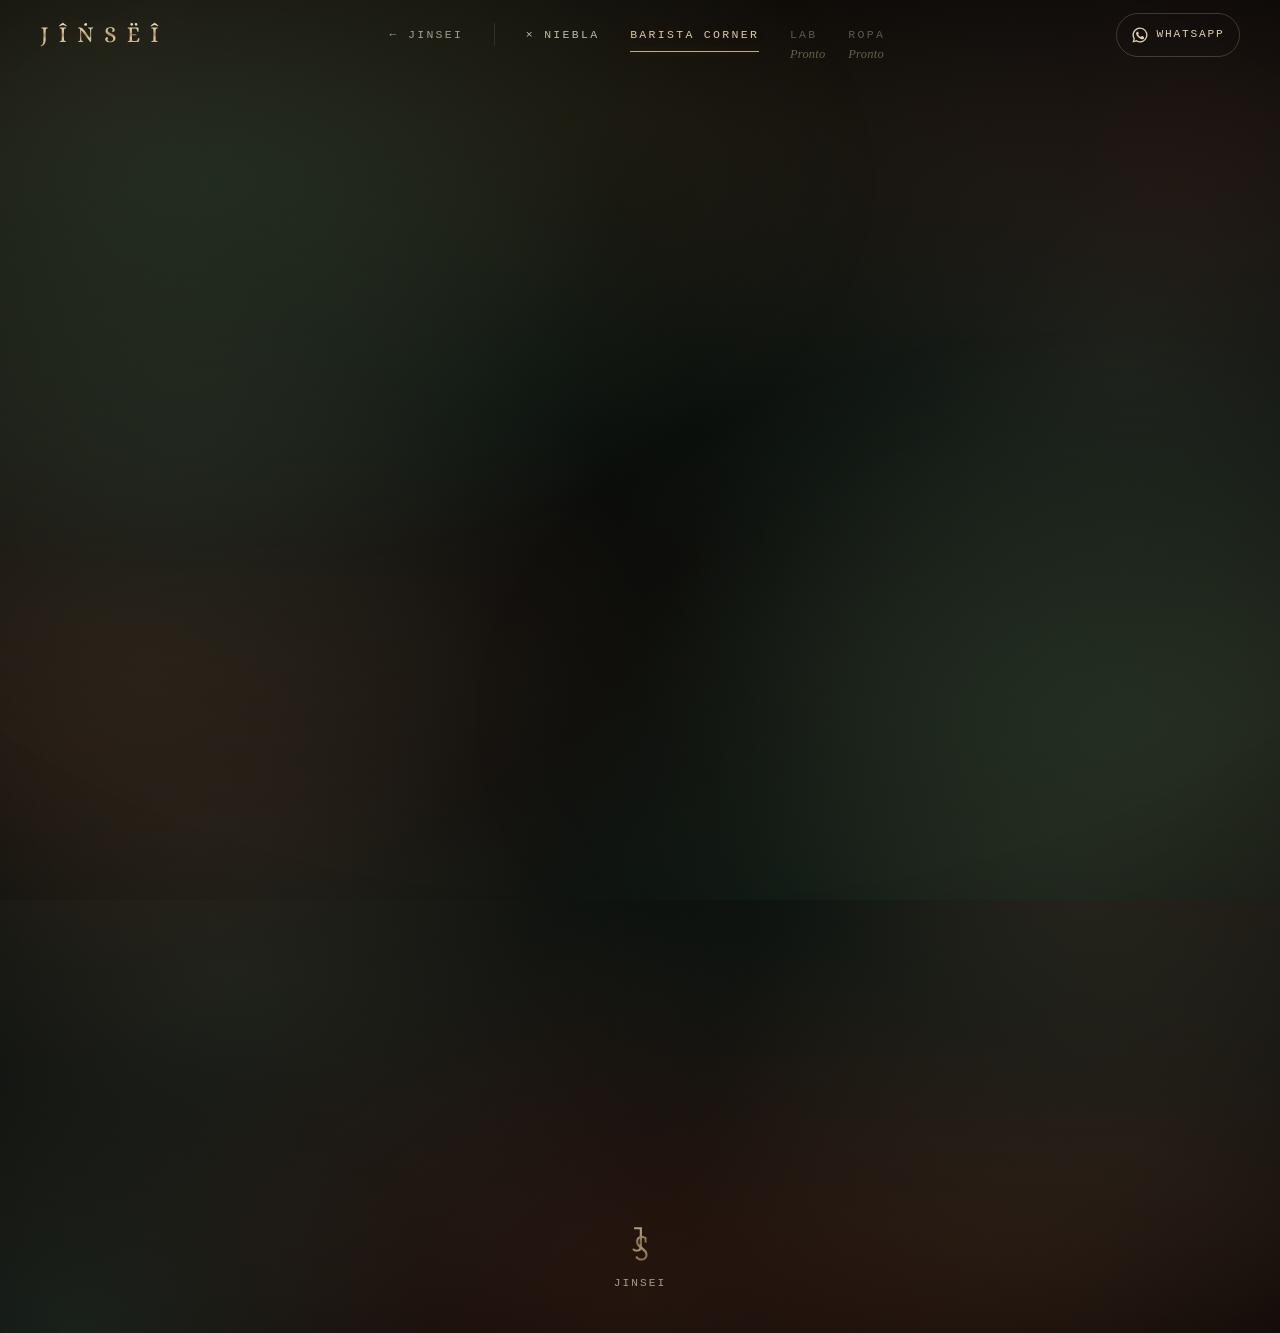
==== commit 9d4a05fb: "Navegación: «← JINSEI · Portada» en menú móvil y nav (× Niebla, Barista Corner, Inicio); Prestina co" ====
--- a/barista-corner/index.html
+++ b/barista-corner/index.html
@@ -41,6 +41,7 @@
       <img class="brand__logo" src="../assets/jinsei-wordmark-sand.svg" alt="JINSEI" width="432" height="91" decoding="async">
     </a>
     <nav class="nav__links" aria-label="Ramas JINSEI">
+      <a href="../inicio/" class="nav__home"><span aria-hidden="true">←</span> JINSEI</a>
       <a href="../">× Niebla</a>
       <a href="./" class="is-active" aria-current="page">Barista Corner</a>
       <span class="nav__soon">Lab<small>Pronto</small></span>
@@ -66,6 +67,7 @@
     <nav class="menu__panel" aria-label="Menú principal">
       <p class="menu__kicker">JINSEI</p>
       <ol class="menu__list">
+        <li class="menu__home"><a href="../inicio/"><span class="menu__n menu__n--home" aria-hidden="true">←</span><span class="menu__t">JINSEI<span class="menu__sub">Portada</span></span></a></li>
         <li><a href="../"><span class="menu__n">I</span><span class="menu__t">× Niebla</span></a></li>
         <li><a href="./" class="is-active" aria-current="page"><span class="menu__n">II</span><span class="menu__t">Barista Corner</span></a></li>
         <li class="menu__soon"><span class="menu__item"><span class="menu__n">III</span><span class="menu__t">Lab<span class="menu__sub">Pronto</span></span></span></li>
@@ -86,7 +88,7 @@
         <!-- Se llena desde PRODUCTS en barista.js (agregar un producto = agregar una entrada) -->
         <ul class="bc-grid bc-fade" id="bc-grid"></ul>
         <noscript>
-          <p class="bc-noscript"><a href="https://sergioega07-cpu.github.io/prestina/">Ver Prestina →</a></p>
+          <p class="bc-noscript"><a href="https://sergioega07-cpu.github.io/prestina/?desde=jinsei">Ver Prestina →</a></p>
         </noscript>
         <p class="bc-more bc-fade">Más herramientas, pronto.</p>
       </div>
--- a/styles.css
+++ b/styles.css
@@ -596,3 +596,14 @@
   .howto__cloud, .howto__body, .howto__label, .howto__hint, .howto__go { transition: none; }
   .howto__body { transform: none; }
 }
+
+/* ---------- Volver a la portada JINSEI (menú móvil y nav de escritorio) ----------
+   Entrada de utilidad: más pequeña y atenuada que las secciones, con glifo tenue. Sin data-nav. */
+.menu__home .menu__t { font-size: 1.12rem; color: var(--ink-soft); }
+.menu__home .menu__sub { font-size: .92rem; }
+.menu__n--home { font: 400 1.05rem/1 var(--f-body); font-style: normal; opacity: .45; }
+.menu__home a:hover .menu__t, .menu__home a:focus-visible .menu__t { color: #fff; }
+.menu__home a.is-active .menu__t { color: var(--gold); }
+.nav__links a.nav__home { color: var(--ink-faint); padding-right: clamp(1rem, 2.4vw, 2.2rem); border-right: 1px solid var(--line); }
+.nav__links a.nav__home:hover { color: var(--gold); }
+.nav__links a.nav__home:hover::after { left: 0; right: clamp(1rem, 2.4vw, 2.2rem); opacity: 1; }
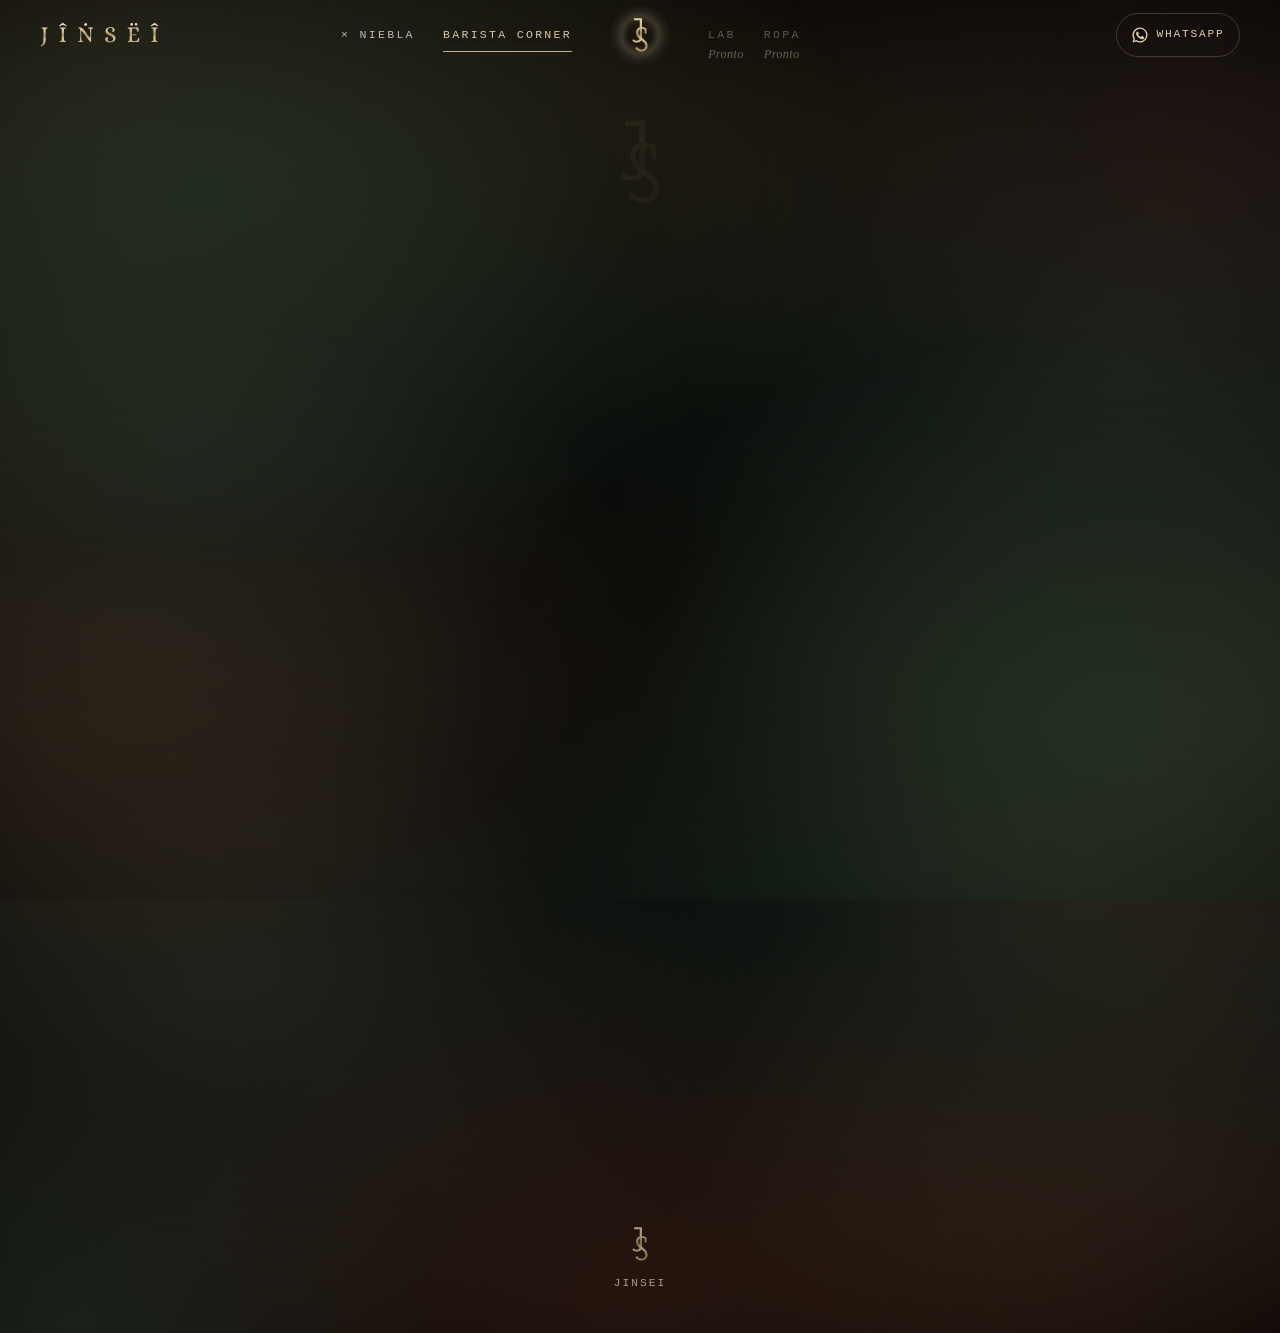
==== commit 4c29954b: "Header: monograma JS centrado con halo de niebla = volver a la portada (× Niebla y Barista Corner); " ====
--- a/barista-corner/index.html
+++ b/barista-corner/index.html
@@ -30,22 +30,29 @@
   <!-- CSP: este script en línea está permitido por su hash sha256 (si se edita, actualizar el hash en la meta CSP) -->
   <script>document.documentElement.classList.add("js")</script>
 </head>
-<body class="bc">
+<body class="bc has-js-home">
   <a class="skip" href="#productos">Saltar a los productos</a>
 
   <div class="atmos" aria-hidden="true"></div>
   <div class="tint" aria-hidden="true"><i></i><i></i><i></i><i></i><i></i></div>
 
-  <header class="nav" id="nav">
+  <header class="nav nav--js" id="nav">
     <a href="../inicio/" class="nav__brand" aria-label="JINSEI, ir a la portada">
       <img class="brand__logo" src="../assets/jinsei-wordmark-sand.svg" alt="JINSEI" width="432" height="91" decoding="async">
     </a>
+    <!-- Monograma JS centrado con halo de niebla: volver a la portada JINSEI -->
+    <a href="../inicio/" class="nav__js" aria-label="Volver a la portada JINSEI">
+      <img src="../assets/jinsei-js-sand.svg" alt="" width="103" height="215" decoding="async">
+    </a>
     <nav class="nav__links" aria-label="Ramas JINSEI">
-      <a href="../inicio/" class="nav__home"><span aria-hidden="true">←</span> JINSEI</a>
-      <a href="../">× Niebla</a>
-      <a href="./" class="is-active" aria-current="page">Barista Corner</a>
-      <span class="nav__soon">Lab<small>Pronto</small></span>
-      <span class="nav__soon">Ropa<small>Pronto</small></span>
+      <span class="nav__group nav__group--l">
+        <a href="../">× Niebla</a>
+        <a href="./" class="is-active" aria-current="page">Barista Corner</a>
+      </span>
+      <span class="nav__group nav__group--r">
+        <span class="nav__soon">Lab<small>Pronto</small></span>
+        <span class="nav__soon">Ropa<small>Pronto</small></span>
+      </span>
     </nav>
     <div class="nav__actions">
       <a class="nav__wa js-wa"
--- a/styles.css
+++ b/styles.css
@@ -604,6 +604,68 @@
 .menu__n--home { font: 400 1.05rem/1 var(--f-body); font-style: normal; opacity: .45; }
 .menu__home a:hover .menu__t, .menu__home a:focus-visible .menu__t { color: #fff; }
 .menu__home a.is-active .menu__t { color: var(--gold); }
-.nav__links a.nav__home { color: var(--ink-faint); padding-right: clamp(1rem, 2.4vw, 2.2rem); border-right: 1px solid var(--line); }
-.nav__links a.nav__home:hover { color: var(--gold); }
-.nav__links a.nav__home:hover::after { left: 0; right: clamp(1rem, 2.4vw, 2.2rem); opacity: 1; }
+
+/* ---------- Monograma JS centrado en el header = volver a la portada JINSEI ----------
+   Páginas con body.has-js-home (× Niebla, Barista Corner). El JS va centrado exacto en la barra
+   (left/right 0 + margin auto, sin transform) y queda QUIETO; lo que respira es su halo de niebla:
+   ::before = núcleo oscuro ahumado + bruma arena que late (opacity + scale, 5 s);
+   ::after  = anillo de bruma que se abre y se disuelve (transform + opacity, 5 s).
+   Con «reducir movimiento»: el halo solo cambia de opacidad y el anillo queda quieto y tenue.
+   En escritorio la nav se parte a ambos lados con una grilla 1fr | hueco | 1fr del ancho completo
+   del header, así el hueco central coincide con el JS. La nav en línea aparece desde 1024 px
+   (900–1023: menú hamburguesa) para que nunca se amontone. */
+.nav__js {
+  position: absolute; z-index: 2; left: 0; right: 0; top: max(.8rem, env(safe-area-inset-top));
+  width: 48px; height: 44px; margin: 0 auto; isolation: isolate;
+  display: grid; place-items: center; border-radius: 50%; text-decoration: none;
+}
+.nav__js::before, .nav__js::after {
+  content: ""; position: absolute; z-index: -1; left: 50%; top: 50%; pointer-events: none; border-radius: 50%;
+  will-change: transform, opacity;
+}
+.nav__js::before {
+  width: 64px; height: 64px; margin: -32px 0 0 -32px;
+  background: radial-gradient(closest-side,
+    rgba(14, 10, 8, .78) 0%, rgba(22, 16, 12, .6) 34%,
+    rgba(214, 196, 158, .2) 58%, rgba(190, 172, 138, .08) 78%, rgba(190, 172, 138, 0) 100%);
+  animation: jsMist 5s ease-in-out infinite;
+}
+.nav__js::after {
+  width: 40px; height: 40px; margin: -20px 0 0 -20px;
+  border: 1px solid rgba(216, 196, 150, .4);
+  box-shadow: 0 0 10px rgba(216, 196, 150, .18), inset 0 0 8px rgba(216, 196, 150, .12);
+  opacity: 0; animation: jsRing 5s ease-out infinite;
+}
+.nav__js img {
+  position: relative; display: block; width: auto; height: 32px; opacity: .95;
+  filter: drop-shadow(0 0 6px rgba(216, 196, 150, .22));
+  transition: opacity .3s, filter .3s;
+}
+.nav__js:hover img, .nav__js:focus-visible img { opacity: 1; filter: drop-shadow(0 0 10px rgba(232, 214, 176, .45)); }
+.nav__js:active img { opacity: .75; }
+.nav__js:focus-visible { outline-offset: 6px; }
+@keyframes jsMist { 0%, 100% { opacity: .62; transform: scale(.9); } 50% { opacity: 1; transform: scale(1.1); } }
+@keyframes jsRing { 0% { opacity: 0; transform: scale(.8); } 22% { opacity: .6; } 100% { opacity: 0; transform: scale(1.7); } }
+@keyframes jsMistFade { 0%, 100% { opacity: .62; } 50% { opacity: 1; } }
+@media (prefers-reduced-motion: reduce) {
+  .nav__js::before { animation-name: jsMistFade; }
+  .nav__js::after { animation: none; opacity: .3; transform: scale(1.25); }
+  .nav__js img { transition: none; }
+}
+@media (min-width: 1024px) { .nav__js img { height: 34px; } }
+
+@media (min-width: 900px) and (max-width: 1023.98px) {
+  .has-js-home .nav__links { display: none; }
+  .has-js-home .nav__toggle { display: inline-grid !important; }
+  .has-js-home .menu:not([hidden]) { display: block !important; }
+}
+@media (min-width: 1024px) {
+  .nav--js .nav__links {
+    position: absolute; left: 0; right: 0; top: max(.8rem, env(safe-area-inset-top)); height: 44px;
+    display: grid; grid-template-columns: 1fr 112px 1fr; align-items: center; gap: 0; pointer-events: none;
+  }
+  .nav--js .nav__group { display: flex; align-items: center; gap: clamp(1.4rem, 2.2vw, 2.2rem); pointer-events: auto; }
+  .nav--js .nav__group--l { grid-column: 1; justify-self: end; }
+  .nav--js .nav__group--r { grid-column: 3; justify-self: start; }
+}
+@media (min-width: 1280px) { .nav--js .nav__links { grid-template-columns: 1fr 136px 1fr; } }
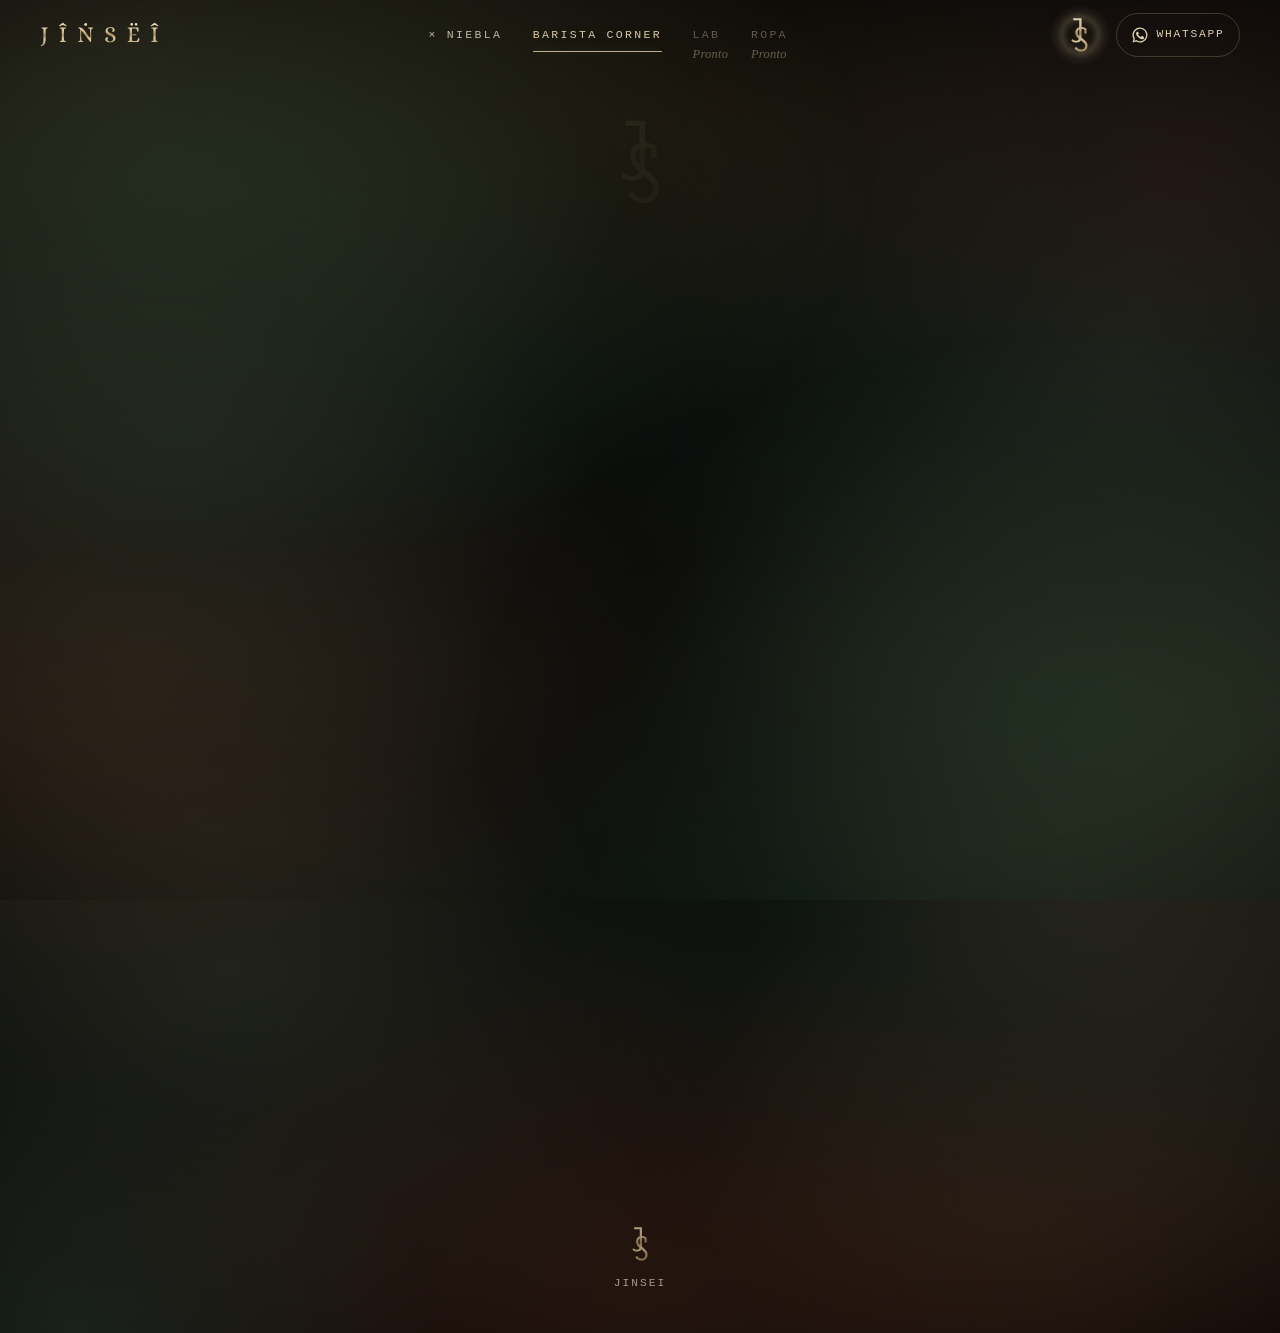
==== commit 4a2de604: "Botón maestro JS con halo junto a WhatsApp (× Niebla, Barista Corner, Inicio); wordmark estático; na" ====
--- a/barista-corner/index.html
+++ b/barista-corner/index.html
@@ -30,31 +30,28 @@
   <!-- CSP: este script en línea está permitido por su hash sha256 (si se edita, actualizar el hash en la meta CSP) -->
   <script>document.documentElement.classList.add("js")</script>
 </head>
-<body class="bc has-js-home">
+<body class="bc">
   <a class="skip" href="#productos">Saltar a los productos</a>
 
   <div class="atmos" aria-hidden="true"></div>
   <div class="tint" aria-hidden="true"><i></i><i></i><i></i><i></i><i></i></div>
 
-  <header class="nav nav--js" id="nav">
-    <a href="../inicio/" class="nav__brand" aria-label="JINSEI, ir a la portada">
+  <header class="nav" id="nav">
+    <!-- Marca: wordmark JÎṄSËÎ, logo estático (sin enlace) -->
+    <span class="nav__brand">
       <img class="brand__logo" src="../assets/jinsei-wordmark-sand.svg" alt="JINSEI" width="432" height="91" decoding="async">
-    </a>
-    <!-- Monograma JS centrado con halo de niebla: volver a la portada JINSEI -->
-    <a href="../inicio/" class="nav__js" aria-label="Volver a la portada JINSEI">
-      <img src="../assets/jinsei-js-sand.svg" alt="" width="103" height="215" decoding="async">
-    </a>
+    </span>
     <nav class="nav__links" aria-label="Ramas JINSEI">
-      <span class="nav__group nav__group--l">
-        <a href="../">× Niebla</a>
-        <a href="./" class="is-active" aria-current="page">Barista Corner</a>
-      </span>
-      <span class="nav__group nav__group--r">
-        <span class="nav__soon">Lab<small>Pronto</small></span>
-        <span class="nav__soon">Ropa<small>Pronto</small></span>
-      </span>
+      <a href="../">× Niebla</a>
+      <a href="./" class="is-active" aria-current="page">Barista Corner</a>
+      <span class="nav__soon">Lab<small>Pronto</small></span>
+      <span class="nav__soon">Ropa<small>Pronto</small></span>
     </nav>
     <div class="nav__actions">
+      <!-- Botón maestro: monograma JS con halo de niebla = volver a la portada JINSEI -->
+      <a href="../inicio/" class="nav__js" aria-label="Volver a la portada JINSEI">
+        <img src="../assets/jinsei-js-sand.svg" alt="" width="103" height="215" decoding="async">
+      </a>
       <a class="nav__wa js-wa"
          data-wa="Hola JINSEI, vengo desde Barista Corner."
          href="https://wa.me/56951774751"
@@ -74,7 +71,6 @@
     <nav class="menu__panel" aria-label="Menú principal">
       <p class="menu__kicker">JINSEI</p>
       <ol class="menu__list">
-        <li class="menu__home"><a href="../inicio/"><span class="menu__n menu__n--home" aria-hidden="true">←</span><span class="menu__t">JINSEI<span class="menu__sub">Portada</span></span></a></li>
         <li><a href="../"><span class="menu__n">I</span><span class="menu__t">× Niebla</span></a></li>
         <li><a href="./" class="is-active" aria-current="page"><span class="menu__n">II</span><span class="menu__t">Barista Corner</span></a></li>
         <li class="menu__soon"><span class="menu__item"><span class="menu__n">III</span><span class="menu__t">Lab<span class="menu__sub">Pronto</span></span></span></li>
@@ -95,7 +91,7 @@
         <!-- Se llena desde PRODUCTS en barista.js (agregar un producto = agregar una entrada) -->
         <ul class="bc-grid bc-fade" id="bc-grid"></ul>
         <noscript>
-          <p class="bc-noscript"><a href="https://sergioega07-cpu.github.io/prestina/?desde=jinsei">Ver Prestina →</a></p>
+          <p class="bc-noscript"><a href="https://sergioega07-cpu.github.io/prestina/">Ver Prestina →</a></p>
         </noscript>
         <p class="bc-more bc-fade">Más herramientas, pronto.</p>
       </div>
--- a/styles.css
+++ b/styles.css
@@ -597,26 +597,16 @@
   .howto__body { transform: none; }
 }
 
-/* ---------- Volver a la portada JINSEI (menú móvil y nav de escritorio) ----------
-   Entrada de utilidad: más pequeña y atenuada que las secciones, con glifo tenue. Sin data-nav. */
-.menu__home .menu__t { font-size: 1.12rem; color: var(--ink-soft); }
-.menu__home .menu__sub { font-size: .92rem; }
-.menu__n--home { font: 400 1.05rem/1 var(--f-body); font-style: normal; opacity: .45; }
-.menu__home a:hover .menu__t, .menu__home a:focus-visible .menu__t { color: #fff; }
-.menu__home a.is-active .menu__t { color: var(--gold); }
-
-/* ---------- Monograma JS centrado en el header = volver a la portada JINSEI ----------
-   Páginas con body.has-js-home (× Niebla, Barista Corner). El JS va centrado exacto en la barra
-   (left/right 0 + margin auto, sin transform) y queda QUIETO; lo que respira es su halo de niebla:
+/* ---------- Botón maestro JINSEI: monograma JS con halo de niebla (a la derecha, junto a WhatsApp) ----------
+   Única vía de vuelta a la portada (× Niebla, Barista Corner; en Inicio es la página actual).
+   El glifo JS queda QUIETO; lo que respira es el halo:
    ::before = núcleo oscuro ahumado + bruma arena que late (opacity + scale, 5 s);
    ::after  = anillo de bruma que se abre y se disuelve (transform + opacity, 5 s).
-   Con «reducir movimiento»: el halo solo cambia de opacidad y el anillo queda quieto y tenue.
-   En escritorio la nav se parte a ambos lados con una grilla 1fr | hueco | 1fr del ancho completo
-   del header, así el hueco central coincide con el JS. La nav en línea aparece desde 1024 px
-   (900–1023: menú hamburguesa) para que nunca se amontone. */
+   Con «reducir movimiento»: el halo solo cambia de opacidad y el anillo queda quieto y tenue. */
+.nav__brand { cursor: default; }
 .nav__js {
-  position: absolute; z-index: 2; left: 0; right: 0; top: max(.8rem, env(safe-area-inset-top));
-  width: 48px; height: 44px; margin: 0 auto; isolation: isolate;
+  position: relative; flex: none; isolation: isolate;
+  width: 44px; height: 44px; margin-right: .35rem; /* aire para que el halo no pise el botón de WhatsApp */
   display: grid; place-items: center; border-radius: 50%; text-decoration: none;
 }
 .nav__js::before, .nav__js::after {
@@ -624,7 +614,7 @@
   will-change: transform, opacity;
 }
 .nav__js::before {
-  width: 64px; height: 64px; margin: -32px 0 0 -32px;
+  width: 62px; height: 62px; margin: -31px 0 0 -31px;
   background: radial-gradient(closest-side,
     rgba(14, 10, 8, .78) 0%, rgba(22, 16, 12, .6) 34%,
     rgba(214, 196, 158, .2) 58%, rgba(190, 172, 138, .08) 78%, rgba(190, 172, 138, 0) 100%);
@@ -652,20 +642,4 @@
   .nav__js::after { animation: none; opacity: .3; transform: scale(1.25); }
   .nav__js img { transition: none; }
 }
-@media (min-width: 1024px) { .nav__js img { height: 34px; } }
-
-@media (min-width: 900px) and (max-width: 1023.98px) {
-  .has-js-home .nav__links { display: none; }
-  .has-js-home .nav__toggle { display: inline-grid !important; }
-  .has-js-home .menu:not([hidden]) { display: block !important; }
-}
-@media (min-width: 1024px) {
-  .nav--js .nav__links {
-    position: absolute; left: 0; right: 0; top: max(.8rem, env(safe-area-inset-top)); height: 44px;
-    display: grid; grid-template-columns: 1fr 112px 1fr; align-items: center; gap: 0; pointer-events: none;
-  }
-  .nav--js .nav__group { display: flex; align-items: center; gap: clamp(1.4rem, 2.2vw, 2.2rem); pointer-events: auto; }
-  .nav--js .nav__group--l { grid-column: 1; justify-self: end; }
-  .nav--js .nav__group--r { grid-column: 3; justify-self: start; }
-}
-@media (min-width: 1280px) { .nav--js .nav__links { grid-template-columns: 1fr 136px 1fr; } }
+@media (min-width: 900px) { .nav__js img { height: 34px; } }
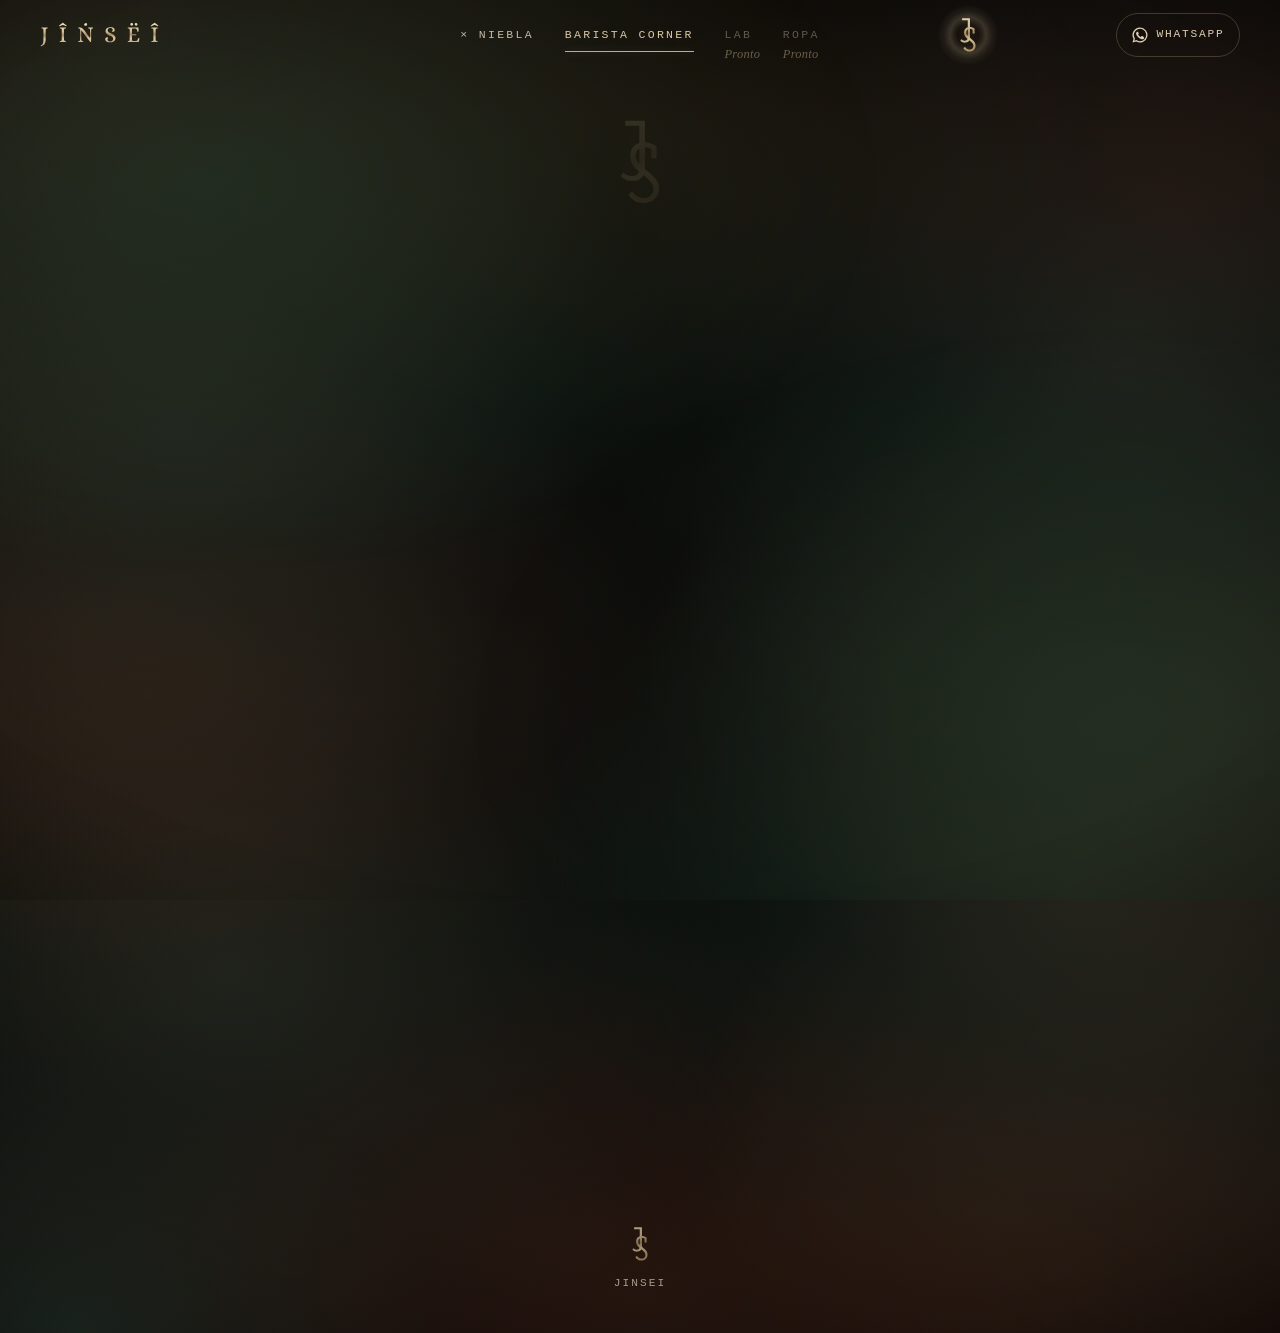
==== commit 202c1ef5: "Menú de × Niebla igual a Barista Corner; JS centrado entre ROPA y WhatsApp; encabezado en grilla; en" ====
--- a/barista-corner/index.html
+++ b/barista-corner/index.html
@@ -91,7 +91,7 @@
         <!-- Se llena desde PRODUCTS en barista.js (agregar un producto = agregar una entrada) -->
         <ul class="bc-grid bc-fade" id="bc-grid"></ul>
         <noscript>
-          <p class="bc-noscript"><a href="https://sergioega07-cpu.github.io/prestina/">Ver Prestina →</a></p>
+          <p class="bc-noscript"><a href="https://sergioega07-cpu.github.io/prestina/?v=2">Ver Prestina →</a></p>
         </noscript>
         <p class="bc-more bc-fade">Más herramientas, pronto.</p>
       </div>
--- a/styles.css
+++ b/styles.css
@@ -174,6 +174,9 @@
   display: flex; align-items: center; justify-content: space-between; gap: 1rem;
   padding: .8rem clamp(1rem, 4vw, 2.5rem);
   padding-top: max(.8rem, env(safe-area-inset-top));
+  /* aire lateral garantizado (también con muesca / safe-area): la marca nunca queda pegada ni cortada al borde */
+  padding-left: max(clamp(1rem, 4vw, 2.5rem), env(safe-area-inset-left));
+  padding-right: max(clamp(1rem, 4vw, 2.5rem), env(safe-area-inset-right));
   transition: background-color .5s, backdrop-filter .5s, box-shadow .5s;
 }
 .nav.is-scrolled { background: rgba(8, 6, 5, .55); backdrop-filter: blur(14px) saturate(1.2); -webkit-backdrop-filter: blur(14px) saturate(1.2); box-shadow: 0 1px 0 var(--line); }
@@ -197,7 +200,28 @@
 .nav__toggle[aria-expanded="true"] .nav__burger i:nth-child(1) { top: 5.25px; transform: rotate(45deg); }
 .nav__toggle[aria-expanded="true"] .nav__burger i:nth-child(2) { opacity: 0; }
 .nav__toggle[aria-expanded="true"] .nav__burger i:nth-child(3) { top: 5.25px; transform: rotate(-45deg); }
+/* Ramas que aún no existen (Lab, Ropa): atenuadas, sin enlace, con «Pronto» debajo. Común a × Niebla, Barista Corner e Inicio. */
+.nav__soon {
+  position: relative; padding: .35rem 0; white-space: nowrap; cursor: default;
+  font: 400 .72rem/1 var(--f-mono); letter-spacing: .2em; text-transform: uppercase; color: rgba(239, 230, 210, .34);
+}
+.nav__soon small {
+  position: absolute; left: 0; right: .2em; top: calc(100% + .1rem); text-align: center;
+  font: italic 500 .78rem/1 var(--f-accent); letter-spacing: .02em; text-transform: none; color: rgba(190, 172, 138, .5);
+}
 @media (min-width: 900px) { .nav__links { display: flex; } .nav__wa span { display: inline; } .nav__toggle, .menu { display: none !important; } }
+/* Escritorio: grilla de 3 columnas [marca | ramas | acciones]. Las laterales son 1fr con mínimo = su contenido,
+   así las ramas quedan centradas de verdad y nada se pisa ni se corta (la marca nunca se encoge).
+   En la columna derecha el botón JS queda centrado en el hueco entre la última rama (Ropa) y WhatsApp:
+   mismo aire mínimo a cada lado (padding de .nav__actions = margin-left de WhatsApp) + márgenes auto iguales. */
+@media (min-width: 900px) {
+  .nav { display: grid; grid-template-columns: minmax(max-content, 1fr) auto minmax(max-content, 1fr); align-items: center; column-gap: 0; }
+  .nav__brand { justify-self: start; padding-right: 1.25rem; }
+  .nav__links { justify-self: center; }
+  .nav__actions { justify-self: stretch; gap: 0; padding-left: 1.25rem; }
+  .nav__actions .nav__js { margin: 0 auto; }
+  .nav__actions .nav__wa { margin-left: 1.25rem; }
+}
 
 /* Menú móvil */
 body.menu-open { overflow: hidden; }
@@ -238,6 +262,10 @@
 .menu__list a.is-active .menu__n { opacity: 1; }
 .menu__list a.is-active .menu__sub { color: rgba(204, 187, 152, .384); }
 .menu__list a.is-active::after { content: ""; position: absolute; right: .4rem; top: 50%; width: 6px; height: 6px; margin-top: -3px; border-radius: 50%; background: var(--gold); box-shadow: 0 0 10px var(--gold); }
+/* Ramas «Pronto» en el menú móvil: sin enlace, atenuadas */
+.menu__item { display: flex; align-items: baseline; gap: 1.1rem; padding: 1.05rem 1.6rem 1.05rem .3rem; color: rgba(239, 230, 210, .38); }
+.menu__soon .menu__n { opacity: .35; }
+.menu__soon .menu__sub { color: rgba(190, 172, 138, .5); }
 .menu__foot { margin: auto 0 0; padding-top: 2rem; font: 400 .66rem/1.9 var(--f-mono); letter-spacing: .16em; text-transform: uppercase; color: var(--ink-faint); }
 .menu__foot a { color: var(--parchment); text-decoration: none; border-bottom: 1px solid rgba(190, 172, 138, .33); }
 @media (prefers-reduced-motion: reduce) {
@@ -403,8 +431,8 @@
    JINSEI × Niebla — v2 (menos texto)
    ========================================================================== */
 /* Marca: wordmark JÎṄSËÎ (imagen, arena/bronce sobre transparente) */
-.nav__brand { display: flex; align-items: center; min-height: 44px; text-decoration: none; flex: none; }
-.brand__logo { height: 21px; width: auto; filter: drop-shadow(0 0 10px rgba(204, 180, 130, .12)); }
+.nav__brand { display: flex; align-items: center; min-height: 44px; min-width: max-content; text-decoration: none; flex: none; }
+.brand__logo { height: 21px; width: auto; max-width: none; flex: none; filter: drop-shadow(0 0 10px rgba(204, 180, 130, .12)); }
 @media (min-width: 900px) { .brand__logo { height: 25px; } }
 
 /* Portada mínima */
--- a/barista-corner/barista.css
+++ b/barista-corner/barista.css
@@ -8,18 +8,7 @@
 body.bc { min-height: 100svh; display: flex; flex-direction: column; }
 body.bc main { flex: 1; }
 
-/* Nav: ramas que aún no existen (Lab, Ropa) quedan atenuadas, sin enlace */
-.nav__soon {
-  position: relative; padding: .35rem 0; white-space: nowrap; cursor: default;
-  font: 400 .72rem/1 var(--f-mono); letter-spacing: .2em; text-transform: uppercase; color: rgba(239, 230, 210, .34);
-}
-.nav__soon small {
-  position: absolute; left: 0; right: .2em; top: calc(100% + .1rem); text-align: center;
-  font: italic 500 .78rem/1 var(--f-accent); letter-spacing: .02em; text-transform: none; color: rgba(190, 172, 138, .5);
-}
-.menu__item { display: flex; align-items: baseline; gap: 1.1rem; padding: 1.05rem 1.6rem 1.05rem .3rem; color: rgba(239, 230, 210, .38); }
-.menu__soon .menu__n { opacity: .35; }
-.menu__soon .menu__sub { color: rgba(190, 172, 138, .5); }
+/* Nav y menú de ramas (× Niebla, Barista Corner, Lab, Ropa): comunes, en ../styles.css */
 
 /* Aparición suave: solo opacidad, sin desplazamiento */
 .js .bc-fade { opacity: 0; transition: opacity 1.1s var(--ease); }
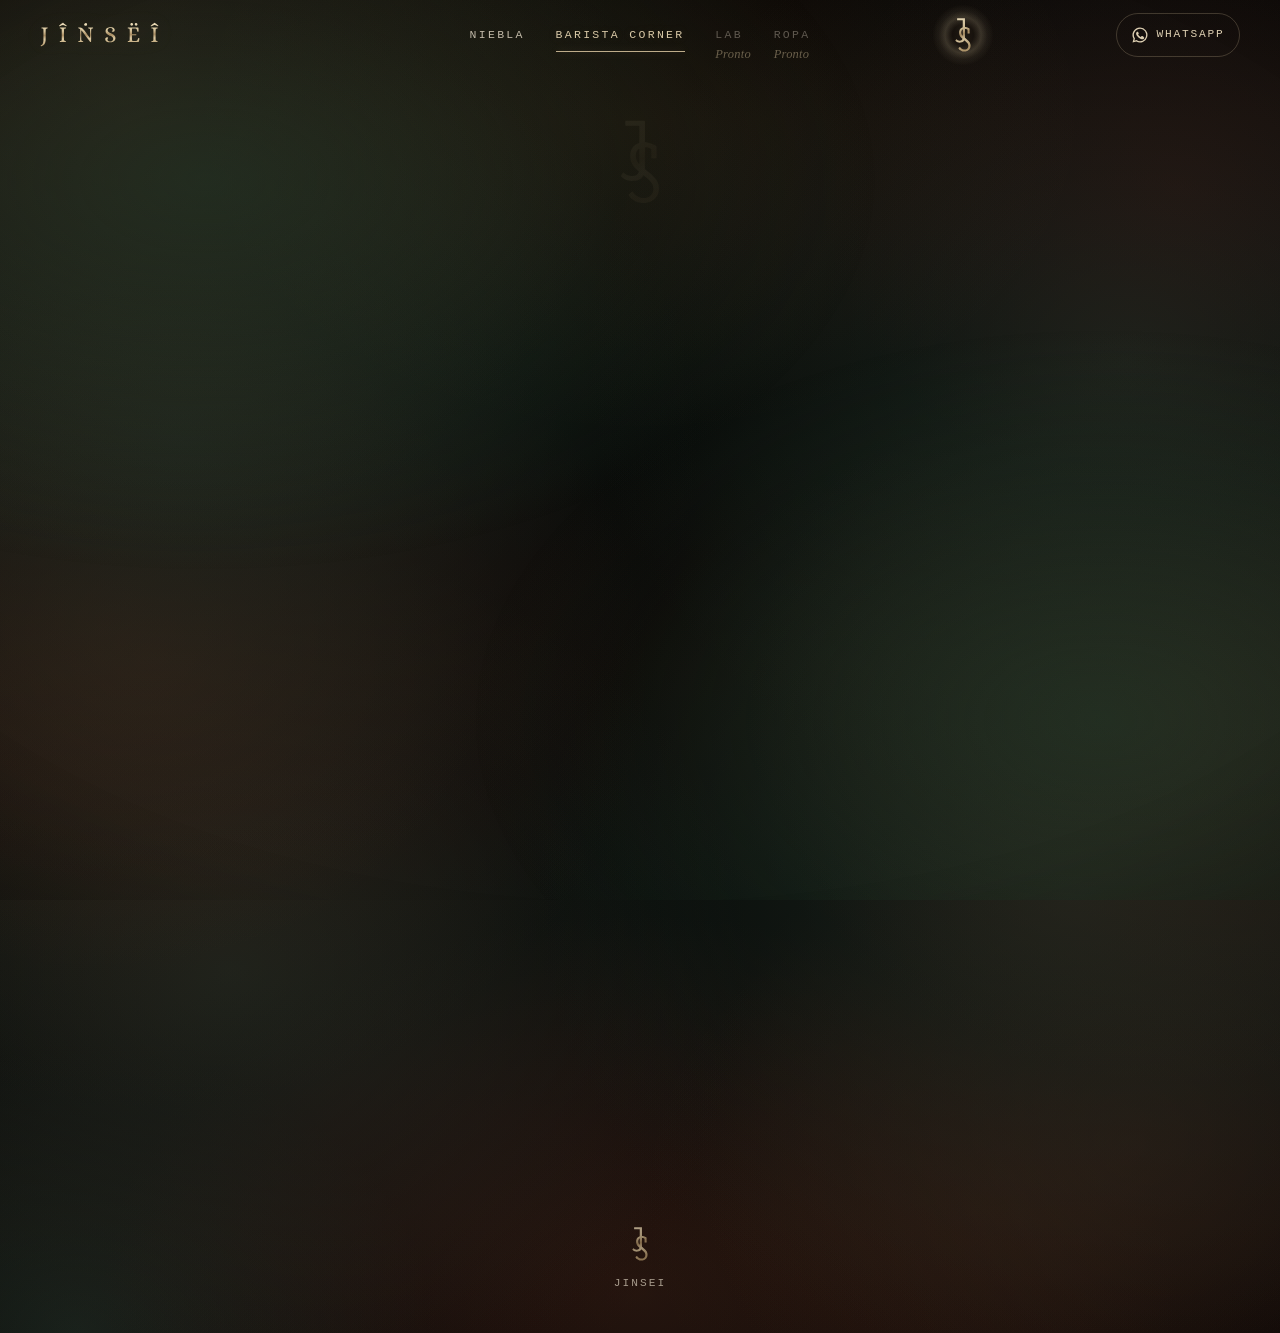
==== commit a8ab5a3b: "Dominio propio jinseixjj.cl" ====
--- a/barista-corner/index.html
+++ b/barista-corner/index.html
@@ -11,14 +11,14 @@
   <link rel="icon" href="../assets/jinsei-icon.svg?v=3" type="image/svg+xml">
   <link rel="icon" href="../assets/favicon-32.png?v=3" type="image/png" sizes="32x32">
   <link rel="apple-touch-icon" href="../assets/apple-touch-icon.png?v=3" sizes="180x180">
-  <link rel="canonical" href="https://sergioega07-cpu.github.io/jinsei-colab/barista-corner/">
+  <link rel="canonical" href="https://jinseixjj.cl/barista-corner/">
 
   <meta property="og:type" content="website">
   <meta property="og:locale" content="es_CL">
   <meta property="og:site_name" content="JINSEI">
   <meta property="og:title" content="Barista Corner — JINSEI">
   <meta property="og:description" content="Herramientas para tu café de cada día, elegidas por JINSEI.">
-  <meta property="og:url" content="https://sergioega07-cpu.github.io/jinsei-colab/barista-corner/">
+  <meta property="og:url" content="https://jinseixjj.cl/barista-corner/">
   <meta name="twitter:card" content="summary">
 
   <link rel="preconnect" href="https://fonts.googleapis.com">
@@ -42,14 +42,14 @@
       <img class="brand__logo" src="../assets/jinsei-wordmark-sand.svg" alt="JINSEI" width="432" height="91" decoding="async">
     </span>
     <nav class="nav__links" aria-label="Ramas JINSEI">
-      <a href="../">× Niebla</a>
+      <a href="../niebla/">Niebla</a>
       <a href="./" class="is-active" aria-current="page">Barista Corner</a>
       <span class="nav__soon">Lab<small>Pronto</small></span>
       <span class="nav__soon">Ropa<small>Pronto</small></span>
     </nav>
     <div class="nav__actions">
       <!-- Botón maestro: monograma JS con halo de niebla = volver a la portada JINSEI -->
-      <a href="../inicio/" class="nav__js" aria-label="Volver a la portada JINSEI">
+      <a href="../" class="nav__js" aria-label="Volver a la portada JINSEI">
         <img src="../assets/jinsei-js-sand.svg" alt="" width="103" height="215" decoding="async">
       </a>
       <a class="nav__wa js-wa"
@@ -71,8 +71,9 @@
     <nav class="menu__panel" aria-label="Menú principal">
       <p class="menu__kicker">JINSEI</p>
       <ol class="menu__list">
-        <li><a href="../"><span class="menu__n">I</span><span class="menu__t">× Niebla</span></a></li>
+        <li><a href="../niebla/"><span class="menu__n">I</span><span class="menu__t">Niebla</span></a></li>
         <li><a href="./" class="is-active" aria-current="page"><span class="menu__n">II</span><span class="menu__t">Barista Corner</span></a></li>
+        <li><a href="../tostadores/"><span class="menu__n">·</span><span class="menu__t">Para tostadores</span></a></li>
         <li class="menu__soon"><span class="menu__item"><span class="menu__n">III</span><span class="menu__t">Lab<span class="menu__sub">Pronto</span></span></span></li>
         <li class="menu__soon"><span class="menu__item"><span class="menu__n">IV</span><span class="menu__t">Ropa<span class="menu__sub">Pronto</span></span></span></li>
       </ol>
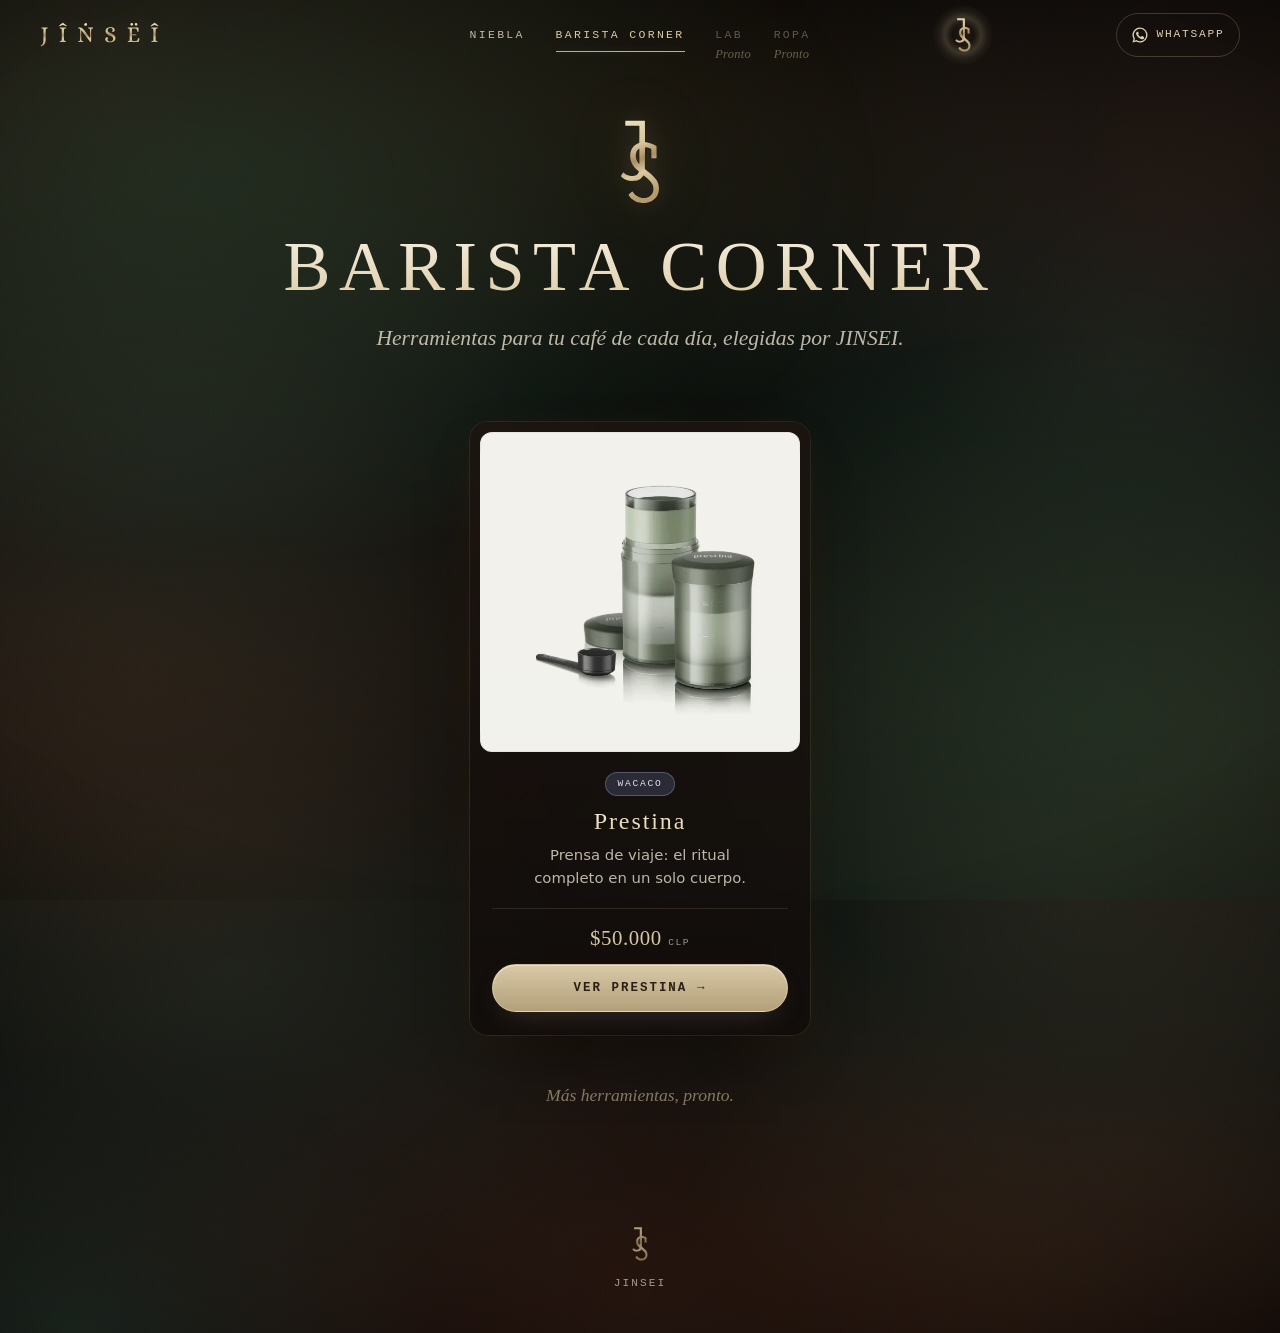
==== commit 72cefe37: "Prestina se muda a /prestina/ en jinseixjj.cl" ====
--- a/barista-corner/index.html
+++ b/barista-corner/index.html
@@ -92,7 +92,7 @@
         <!-- Se llena desde PRODUCTS en barista.js (agregar un producto = agregar una entrada) -->
         <ul class="bc-grid bc-fade" id="bc-grid"></ul>
         <noscript>
-          <p class="bc-noscript"><a href="https://sergioega07-cpu.github.io/prestina/?v=2">Ver Prestina →</a></p>
+          <p class="bc-noscript"><a href="../prestina/">Ver Prestina →</a></p>
         </noscript>
         <p class="bc-more bc-fade">Más herramientas, pronto.</p>
       </div>
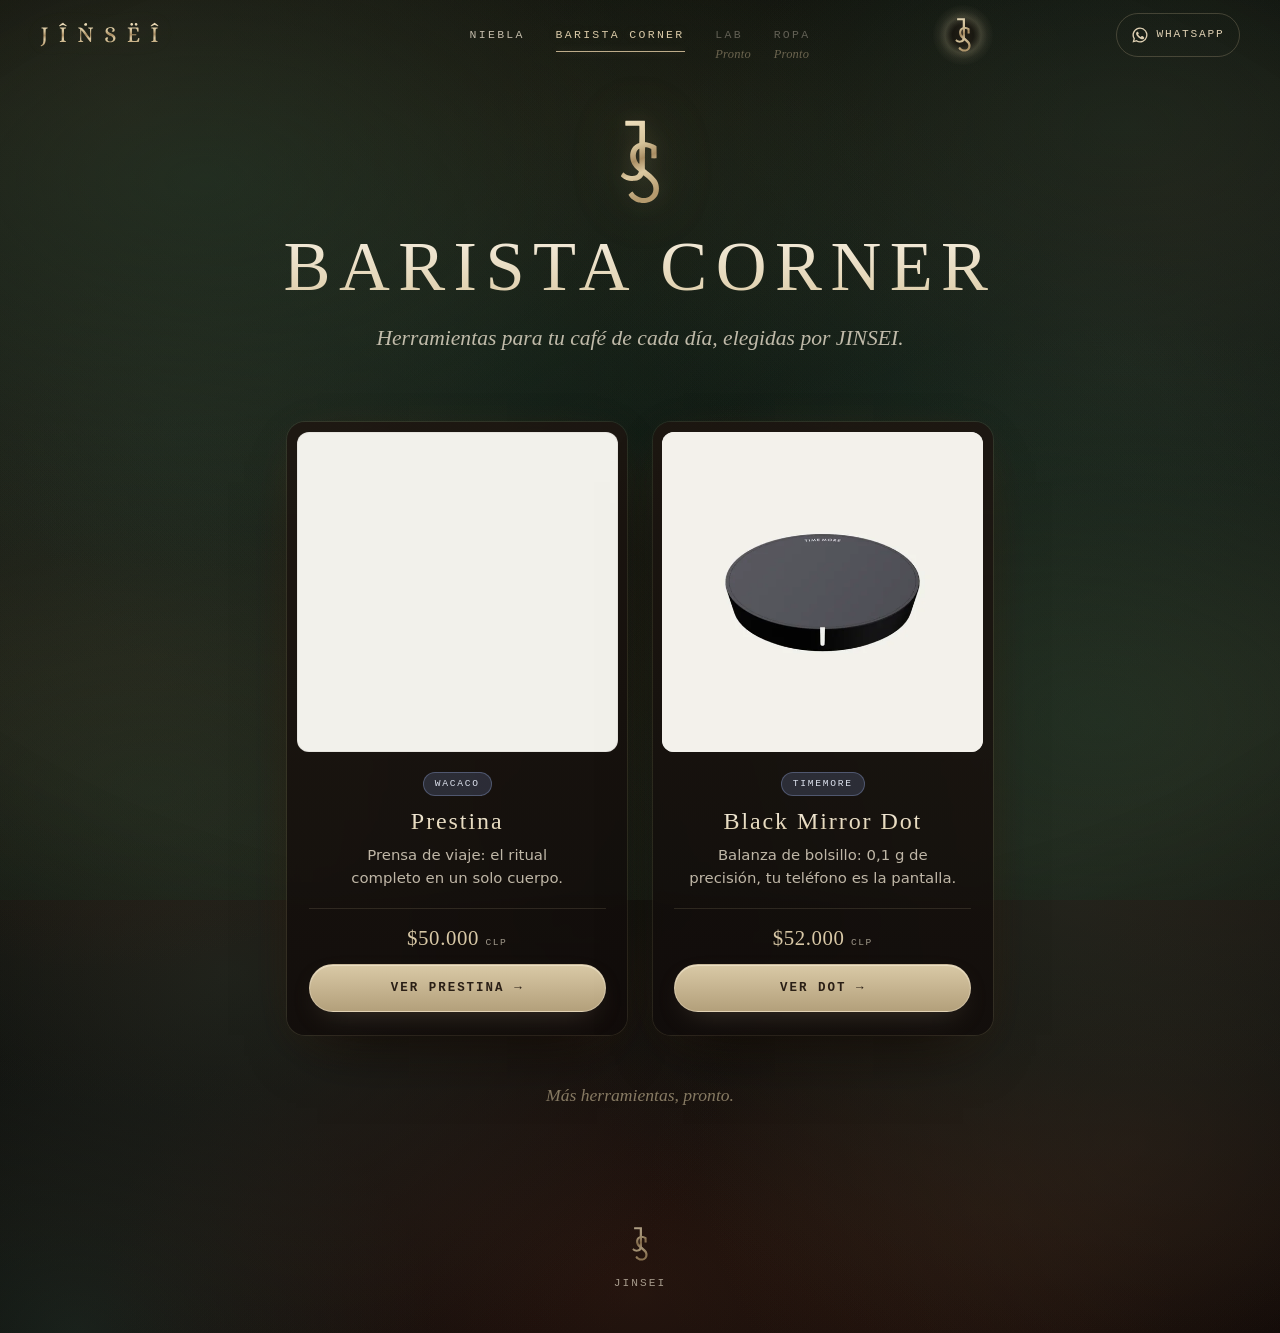
==== commit cb96421c: "Barista Corner: página Timemore Black Mirror Dot ($52.000) + tarjeta y sitemap" ====
--- a/barista-corner/index.html
+++ b/barista-corner/index.html
@@ -92,7 +92,7 @@
         <!-- Se llena desde PRODUCTS en barista.js (agregar un producto = agregar una entrada) -->
         <ul class="bc-grid bc-fade" id="bc-grid"></ul>
         <noscript>
-          <p class="bc-noscript"><a href="../prestina/">Ver Prestina →</a></p>
+          <p class="bc-noscript"><a href="../prestina/">Ver Prestina →</a> · <a href="../timemore-black-mirror-dot/">Ver Black Mirror Dot →</a></p>
         </noscript>
         <p class="bc-more bc-fade">Más herramientas, pronto.</p>
       </div>
--- a/styles.css
+++ b/styles.css
@@ -96,16 +96,20 @@
   position: absolute; inset: 0; opacity: 0;
   -webkit-transform: translateZ(0); transform: translateZ(0); -webkit-backface-visibility: hidden; backface-visibility: hidden;
   background:
-    radial-gradient(ellipse 75% 62% at 16% 20%, var(--c), transparent 70%),
-    radial-gradient(ellipse 70% 62% at 86% 80%, var(--c), transparent 70%);
+    radial-gradient(ellipse 75% 62% at 16% 20%, rgba(var(--rgb), .62), transparent 70%),
+    radial-gradient(ellipse 70% 62% at 86% 80%, rgba(var(--rgb), .62), transparent 70%),
+    radial-gradient(ellipse 70% 60% at 88% 14%, rgba(var(--rgb), .42), transparent 70%),
+    radial-gradient(ellipse 70% 60% at 12% 88%, rgba(var(--rgb), .42), transparent 70%),
+    radial-gradient(ellipse 65% 55% at 50% 50%, rgba(var(--rgb), .26), transparent 75%),
+    linear-gradient(rgba(var(--rgb), .14), rgba(var(--rgb), .14));
   -webkit-transition: opacity 1.6s linear; transition: opacity 1.6s linear;
 }
 /* Paleta sobria y oscura (cada velo sobre casi negro queda < 60/255 por canal) */
-.tint i:nth-child(1) { --c: rgba(34, 56, 40, .62); }  /* bosque */
-.tint i:nth-child(2) { --c: rgba(86, 48, 30, .52); }  /* espresso */
-.tint i:nth-child(3) { --c: rgba(84, 26, 40, .5); }   /* vino */
-.tint i:nth-child(4) { --c: rgba(34, 50, 84, .58); }  /* denim */
-.tint i:nth-child(5) { --c: rgba(20, 60, 62, .58); }  /* petróleo */
+.tint i:nth-child(1) { --rgb: 34, 56, 40; }  /* bosque */
+.tint i:nth-child(2) { --rgb: 86, 48, 30; }  /* espresso */
+.tint i:nth-child(3) { --rgb: 84, 26, 40; }   /* vino */
+.tint i:nth-child(4) { --rgb: 34, 50, 84; }  /* denim */
+.tint i:nth-child(5) { --rgb: 20, 60, 62; }  /* petróleo */
 /* Motor principal (app.js): cada 3,2 s pasa la clase .on al velo siguiente y la transición de 1,6 s funde
    los dos tonos. Corre SIEMPRE, también con «reducir movimiento» o modo de bajo consumo: es solo un fundido
    de color, sin desplazamiento. Sin JS, el mismo ciclo lo hace este respaldo con @keyframes. */
--- a/barista-corner/barista.css
+++ b/barista-corner/barista.css
@@ -73,6 +73,7 @@
 .bc-card__desc + .bc-card__foot { margin-top: 1.15rem; }
 .bc-card__price { margin: 0; font: 500 1.3rem/1 var(--f-title); letter-spacing: .03em; color: var(--sand-hi); }
 .bc-card__price small { margin-left: .4rem; font: 400 .6rem/1 var(--f-mono); letter-spacing: .16em; color: var(--ink-faint); }
+.bc-card__price--tbc { font-size: 1rem; letter-spacing: .06em; color: var(--ink-soft); }
 .bc-card__cta { width: 100%; }
 
 .bc-more { margin: clamp(2rem, 5vw, 3rem) 0 0; text-align: center; font: italic 400 1.1rem/1.4 var(--f-accent); color: rgba(204, 187, 152, .62); }
